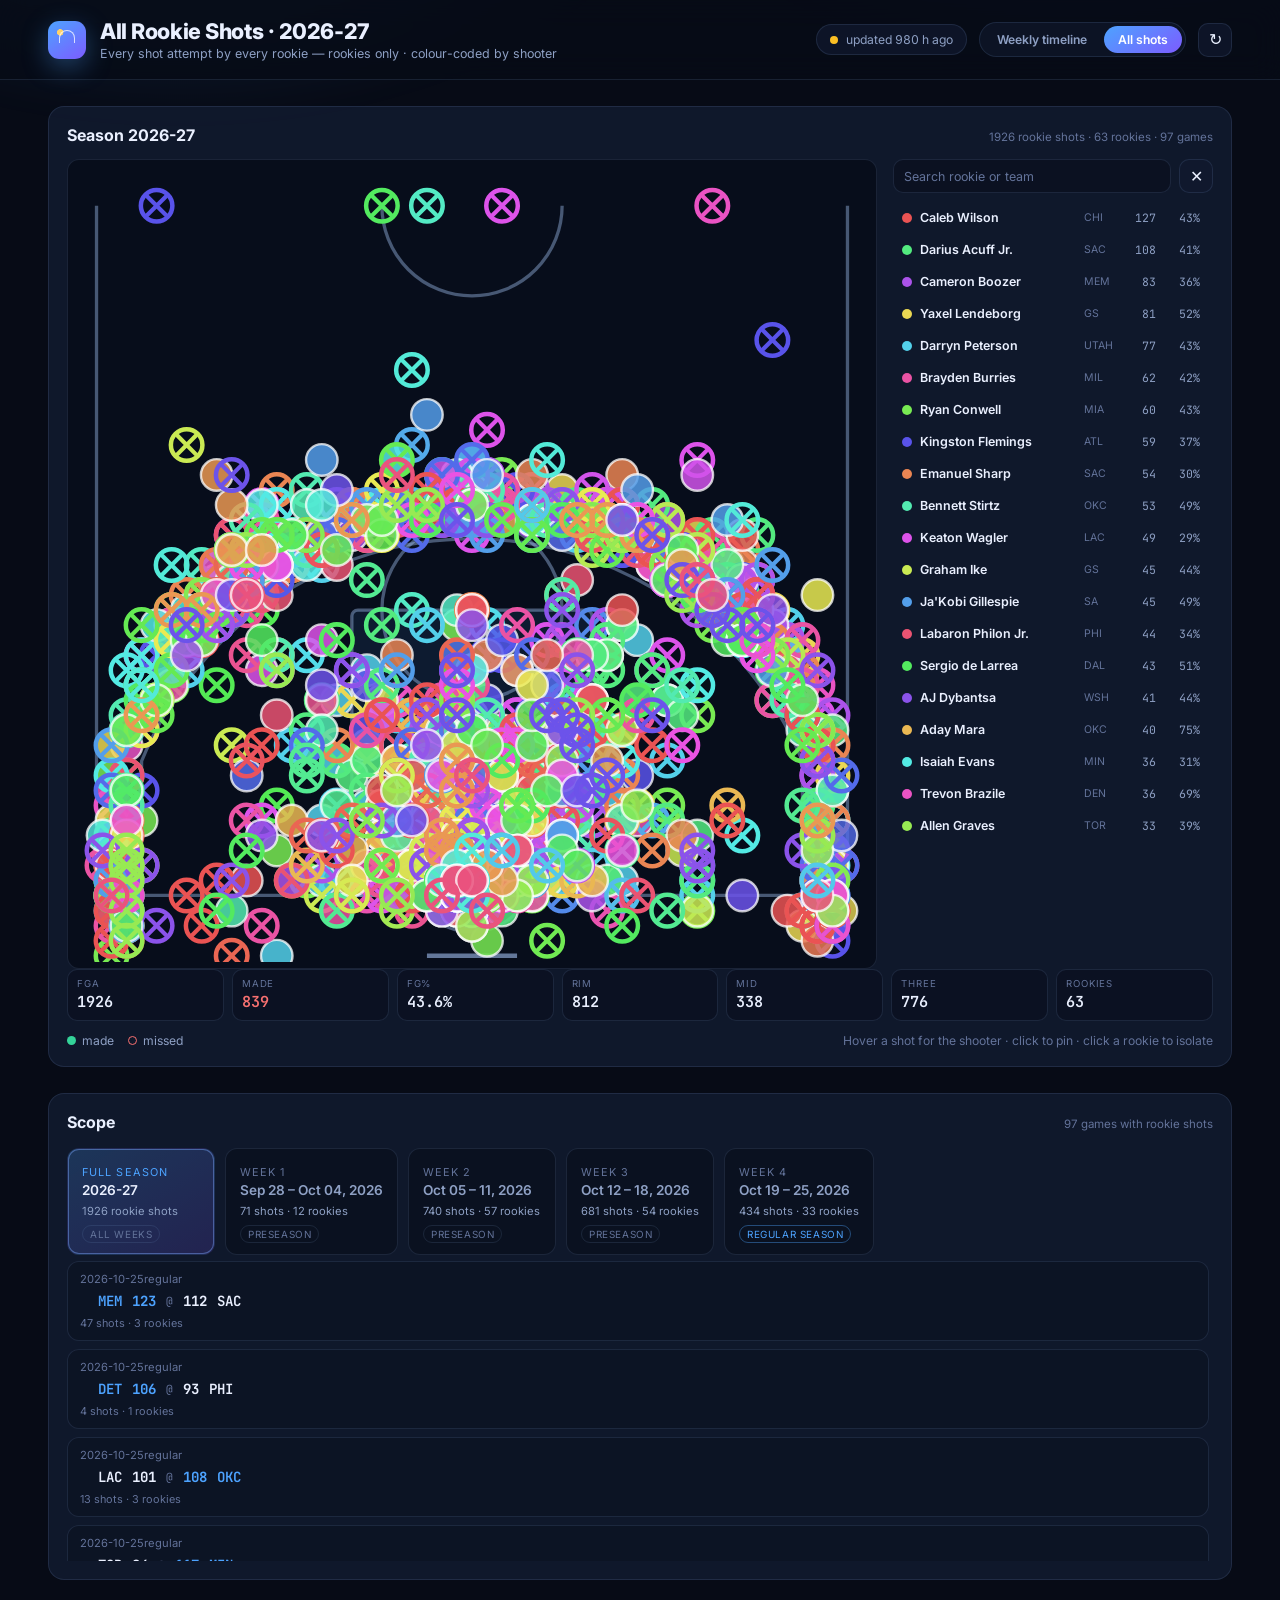
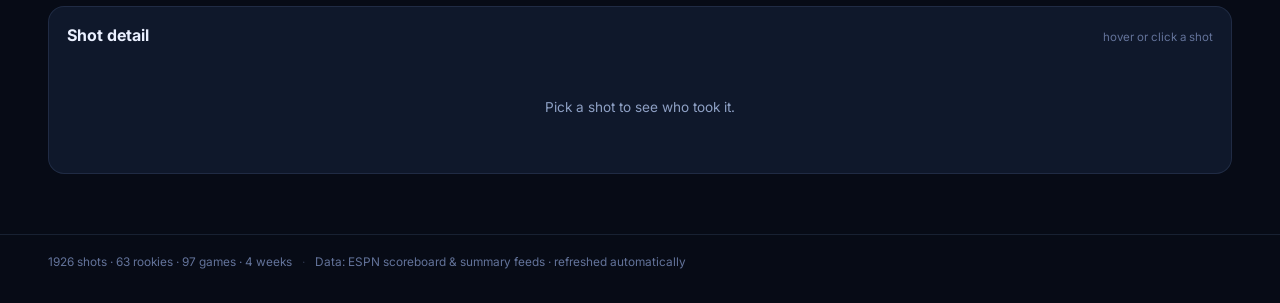
==== site/shots.html @ c54325c5 "feat: add weekly rookie shot timeline and all-rookie shot map" ====
<!DOCTYPE html>
<html lang="en">
<head>
  <meta charset="utf-8" />
  <meta name="viewport" content="width=device-width, initial-scale=1" />
  <title>All Rookie Shots — NBA 2026-27</title>
  <meta name="description" content="Every shot every rookie has taken this season, plotted on a half court and colour-coded by shooter." />
  <link rel="preconnect" href="https://fonts.googleapis.com" />
  <link rel="preconnect" href="https://fonts.gstatic.com" crossorigin />
  <link href="https://fonts.googleapis.com/css2?family=Inter:wght@400;500;600;700;800&family=JetBrains+Mono:wght@400;600&display=swap" rel="stylesheet" />
  <link rel="stylesheet" href="styles.css" />
</head>
<body>
  <div class="page-glow" aria-hidden="true"></div>

  <header class="topbar">
    <div class="brand">
      <span class="brand-mark" aria-hidden="true"></span>
      <div>
        <h1 id="season-title">All Rookie Shots</h1>
        <p class="brand-sub">
          Every shot attempt by every rookie &mdash;
          <span id="scope-note">colour-coded by shooter</span>
        </p>
      </div>
    </div>

    <div class="topbar-right">
      <div class="status" id="status-pill">
        <span class="status-dot" aria-hidden="true"></span>
        <span id="status-text">loading&hellip;</span>
      </div>
      <nav class="site-nav" aria-label="Site sections">
        <a class="chip-btn" href="index.html">Weekly timeline</a>
        <a class="chip-btn is-active" href="shots.html">All shots</a>
      </nav>
      <button type="button" class="icon-btn" id="refresh-btn" title="Refresh now" aria-label="Refresh now">&#8635;</button>
    </div>
  </header>

  <main class="shotmap">
    <section class="panel chart-panel">
      <div class="panel-head">
        <h3 id="scope-title">Season</h3>
        <span class="panel-note" id="scope-meta">&mdash;</span>
      </div>

      <div class="shotmap-body">
        <div class="court-wrap" id="court-wrap">
          <div class="chart-empty">Loading shot data&hellip;</div>
        </div>

        <aside class="players" aria-label="Rookies">
          <div class="players-head">
            <input
              id="player-search"
              class="player-search"
              type="search"
              placeholder="Search rookie or team"
              autocomplete="off"
              aria-label="Search rookies"
            />
            <button type="button" class="icon-btn" id="clear-player" title="Clear selection" aria-label="Clear selection">&#10005;</button>
          </div>
          <div class="players-list" id="players-list"></div>
        </aside>
      </div>

      <div class="stat-strip" id="scope-stats"></div>

      <div class="chart-legend">
        <span><i class="dot made"></i>made</span>
        <span><i class="dot missed"></i>missed</span>
        <span class="chart-legend-hint">Hover a shot for the shooter &middot; click to pin &middot; click a rookie to isolate</span>
      </div>
    </section>

    <section class="panel">
      <div class="panel-head">
        <h3>Scope</h3>
        <span class="panel-note" id="week-note">&mdash;</span>
      </div>
      <div class="week-rail" id="week-rail" role="tablist" aria-label="Weeks"></div>
      <div class="games-list" id="games-list"></div>
    </section>

    <section class="panel">
      <div class="panel-head">
        <h3>Shot detail</h3>
        <span class="panel-note" id="detail-note">hover or click a shot</span>
      </div>
      <div class="detail-body" id="detail-body">
        <div class="empty-state">Pick a shot to see who took it.</div>
      </div>
    </section>
  </main>

  <footer class="footer">
    <span id="footer-stats">&mdash;</span>
    <span class="footer-sep">&middot;</span>
    <span>Data: ESPN scoreboard &amp; summary feeds &middot; refreshed automatically</span>
  </footer>

  <div class="tooltip" id="tooltip" role="tooltip" aria-hidden="true"></div>
  <div class="toast" id="toast" role="status" aria-live="polite"></div>

  <script src="data/shots.js"></script>
  <script src="court.js"></script>
  <script src="shots.js"></script>
</body>
</html>
---- site/styles.css ----
:root {
  --bg: #070b16;
  --bg-soft: #0d1426;
  --panel: rgba(18, 27, 48, 0.82);
  --panel-solid: #121b30;
  --line: rgba(120, 150, 200, 0.16);
  --line-strong: rgba(120, 150, 200, 0.32);
  --text: #eaf0ff;
  --muted: #8ea0c4;
  --muted-dim: #63739a;
  --accent: #4da3ff;
  --accent-2: #7c5cff;
  --made: #34d399;
  --missed: #f87171;
  --gold: #fbbf24;
  --radius: 16px;
  --mono: "JetBrains Mono", ui-monospace, SFMono-Regular, Menlo, monospace;
}

* { box-sizing: border-box; }

html, body {
  margin: 0;
  padding: 0;
  background: var(--bg);
  color: var(--text);
  font-family: Inter, system-ui, -apple-system, "Segoe UI", Roboto, sans-serif;
  -webkit-font-smoothing: antialiased;
}

body {
  min-height: 100vh;
  position: relative;
  overflow-x: hidden;
}

.page-glow {
  position: fixed;
  inset: -30% -10% auto -10%;
  height: 70vh;
  background:
    radial-gradient(45% 60% at 20% 20%, rgba(77, 163, 255, 0.22), transparent 70%),
    radial-gradient(40% 55% at 78% 12%, rgba(124, 92, 255, 0.20), transparent 72%);
  filter: blur(12px);
  pointer-events: none;
  z-index: 0;
}

/* ── Top bar ─────────────────────────────────────────────── */

.topbar {
  position: sticky;
  top: 0;
  z-index: 30;
  display: flex;
  align-items: center;
  justify-content: space-between;
  gap: 24px;
  padding: 18px clamp(16px, 4vw, 48px);
  background: rgba(7, 11, 22, 0.82);
  backdrop-filter: blur(14px);
  border-bottom: 1px solid var(--line);
}

.brand { display: flex; align-items: center; gap: 14px; min-width: 0; }

.brand-mark {
  width: 38px;
  height: 38px;
  border-radius: 11px;
  flex: none;
  background:
    radial-gradient(circle at 32% 30%, #ffd166 0 3px, transparent 3.5px),
    linear-gradient(145deg, var(--accent) 0%, var(--accent-2) 100%);
  box-shadow: 0 8px 26px rgba(77, 163, 255, 0.35);
  position: relative;
}

.brand-mark::after {
  content: "";
  position: absolute;
  inset: 9px 11px auto 11px;
  height: 12px;
  border: 1.5px solid rgba(255, 255, 255, 0.75);
  border-bottom: none;
  border-radius: 12px 12px 0 0;
}

.brand h1 {
  margin: 0;
  font-size: clamp(1.05rem, 2.2vw, 1.35rem);
  font-weight: 800;
  letter-spacing: -0.02em;
}

.brand-sub {
  margin: 2px 0 0;
  font-size: 0.78rem;
  color: var(--muted);
}

.topbar-right { display: flex; align-items: center; gap: 12px; flex-wrap: wrap; justify-content: flex-end; }

.status {
  display: inline-flex;
  align-items: center;
  gap: 8px;
  padding: 7px 13px;
  border-radius: 999px;
  border: 1px solid var(--line);
  background: rgba(18, 27, 48, 0.7);
  font-size: 0.76rem;
  color: var(--muted);
  font-variant-numeric: tabular-nums;
  white-space: nowrap;
}

.status-dot {
  width: 8px;
  height: 8px;
  border-radius: 50%;
  background: var(--made);
  box-shadow: 0 0 0 0 rgba(52, 211, 153, 0.6);
  animation: pulse 2.4s infinite;
}

.status.is-stale .status-dot { background: var(--gold); }
.status.is-error .status-dot { background: var(--missed); }

@keyframes pulse {
  0% { box-shadow: 0 0 0 0 rgba(52, 211, 153, 0.55); }
  70% { box-shadow: 0 0 0 9px rgba(52, 211, 153, 0); }
  100% { box-shadow: 0 0 0 0 rgba(52, 211, 153, 0); }
}

.filters { display: inline-flex; padding: 3px; gap: 3px; border-radius: 999px; border: 1px solid var(--line); background: rgba(18, 27, 48, 0.6); }

.chip-btn {
  appearance: none;
  border: none;
  background: transparent;
  color: var(--muted);
  font: inherit;
  font-size: 0.76rem;
  font-weight: 600;
  padding: 6px 14px;
  border-radius: 999px;
  cursor: pointer;
  transition: color 0.15s ease, background 0.15s ease;
}

.chip-btn:hover { color: var(--text); }
.chip-btn.is-active { background: linear-gradient(145deg, var(--accent), var(--accent-2)); color: #fff; }

.icon-btn {
  appearance: none;
  width: 34px;
  height: 34px;
  display: inline-flex;
  align-items: center;
  justify-content: center;
  border-radius: 10px;
  border: 1px solid var(--line);
  background: rgba(18, 27, 48, 0.7);
  color: var(--text);
  font-size: 1rem;
  cursor: pointer;
  transition: border-color 0.15s ease, transform 0.12s ease, background 0.15s ease;
}

.icon-btn:hover { border-color: var(--line-strong); background: rgba(30, 43, 74, 0.9); }
.icon-btn:active { transform: scale(0.94); }
.icon-btn.play { background: linear-gradient(145deg, var(--accent), var(--accent-2)); border-color: transparent; }

/* ── Layout ─────────────────────────────────────────────── */

main {
  position: relative;
  z-index: 1;
  max-width: 1500px;
  margin: 0 auto;
  padding: 26px clamp(16px, 4vw, 48px) 60px;
  display: flex;
  flex-direction: column;
  gap: 26px;
}

/* ── Timeline ───────────────────────────────────────────── */

.timeline {
  background: var(--panel);
  border: 1px solid var(--line);
  border-radius: var(--radius);
  padding: 18px 20px 14px;
  backdrop-filter: blur(8px);
}

.timeline-head { display: flex; align-items: center; gap: 18px; flex-wrap: wrap; }

.timeline-nav { display: flex; gap: 8px; }

.timeline-title { flex: 1; min-width: 220px; }
.timeline-title h2 { margin: 0; font-size: 1.15rem; font-weight: 700; letter-spacing: -0.01em; }
.timeline-title p { margin: 3px 0 0; font-size: 0.8rem; color: var(--muted); }

.timeline-legend { display: flex; gap: 14px; font-size: 0.76rem; color: var(--muted); }
.timeline-legend span { display: inline-flex; align-items: center; gap: 6px; }

.dot { width: 9px; height: 9px; border-radius: 50%; display: inline-block; }
.dot.made { background: var(--made); }
.dot.missed { background: transparent; border: 1.5px solid var(--missed); }

.week-rail {
  display: flex;
  gap: 10px;
  margin-top: 16px;
  padding-bottom: 6px;
  overflow-x: auto;
  scrollbar-width: thin;
}

.week-chip {
  flex: none;
  min-width: 148px;
  text-align: left;
  padding: 11px 14px;
  border-radius: 12px;
  border: 1px solid var(--line);
  background: rgba(10, 16, 30, 0.75);
  color: var(--muted);
  font: inherit;
  cursor: pointer;
  transition: transform 0.14s ease, border-color 0.14s ease, background 0.14s ease;
}

.week-chip:hover { transform: translateY(-2px); border-color: var(--line-strong); }
.week-chip.is-active {
  border-color: transparent;
  background: linear-gradient(150deg, rgba(77, 163, 255, 0.22), rgba(124, 92, 255, 0.18));
  color: var(--text);
  box-shadow: inset 0 0 0 1px rgba(124, 168, 255, 0.45);
}

.week-chip .wk { font-size: 0.68rem; letter-spacing: 0.1em; text-transform: uppercase; color: var(--muted-dim); }
.week-chip.is-active .wk { color: var(--accent); }
.week-chip .wk-dates { display: block; font-size: 0.85rem; font-weight: 600; margin-top: 2px; }
.week-chip .wk-names { display: block; font-size: 0.7rem; margin-top: 6px; color: var(--muted); white-space: nowrap; overflow: hidden; text-overflow: ellipsis; }
.week-chip .wk-phase { display: inline-block; margin-top: 7px; font-size: 0.62rem; letter-spacing: 0.06em; text-transform: uppercase; padding: 2px 7px; border-radius: 999px; border: 1px solid var(--line); color: var(--muted-dim); }
.week-chip .wk-phase.is-regular { color: var(--accent); border-color: rgba(77, 163, 255, 0.4); }
.week-chip .wk-phase.is-playoffs { color: var(--gold); border-color: rgba(251, 191, 36, 0.4); }

/* ── Featured players ───────────────────────────────────── */

.featured { display: grid; grid-template-columns: repeat(auto-fit, minmax(320px, 1fr)); gap: 18px; }

.card {
  background: var(--panel);
  border: 1px solid var(--line);
  border-radius: var(--radius);
  padding: 18px;
  display: flex;
  flex-direction: column;
  gap: 14px;
  position: relative;
  overflow: hidden;
}

.card::before {
  content: "";
  position: absolute;
  inset: 0 0 auto 0;
  height: 3px;
  background: linear-gradient(90deg, var(--accent), var(--accent-2));
  opacity: 0.85;
}

.card-head { display: flex; align-items: flex-start; justify-content: space-between; gap: 12px; }

.rank-badge {
  display: inline-flex;
  align-items: center;
  gap: 6px;
  font-family: var(--mono);
  font-size: 0.7rem;
  font-weight: 600;
  letter-spacing: 0.08em;
  color: var(--gold);
  border: 1px solid rgba(251, 191, 36, 0.35);
  background: rgba(251, 191, 36, 0.1);
  border-radius: 999px;
  padding: 3px 9px;
}

.player-name { margin: 8px 0 2px; font-size: 1.15rem; font-weight: 700; letter-spacing: -0.015em; }
.player-team { font-size: 0.78rem; color: var(--muted); }
.player-team .tag { color: var(--accent); font-weight: 600; }

.stat-strip { display: grid; grid-template-columns: repeat(4, 1fr); gap: 8px; }

.stat {
  background: rgba(10, 16, 30, 0.6);
  border: 1px solid var(--line);
  border-radius: 10px;
  padding: 8px 9px;
}

.stat .label { display: block; font-size: 0.6rem; letter-spacing: 0.09em; text-transform: uppercase; color: var(--muted-dim); }
.stat .value { display: block; font-family: var(--mono); font-size: 0.95rem; font-weight: 600; margin-top: 2px; }
.stat .value.pos { color: var(--made); }
.stat .value.neg { color: var(--missed); }

.zone-bar { display: flex; flex-direction: column; gap: 6px; }

.zone {
  display: grid;
  grid-template-columns: 62px 1fr 62px;
  align-items: center;
  gap: 9px;
  font-size: 0.72rem;
  color: var(--muted);
}

.zone-track { height: 6px; border-radius: 999px; background: rgba(120, 150, 200, 0.14); overflow: hidden; }
.zone-fill { height: 100%; border-radius: 999px; background: linear-gradient(90deg, var(--accent), var(--accent-2)); }
.zone .zone-val { text-align: right; font-family: var(--mono); font-size: 0.7rem; }

/* ── Court + shot chart ─────────────────────────────────── */

.court-wrap { position: relative; background: rgba(6, 10, 20, 0.65); border: 1px solid var(--line); border-radius: 12px; padding: 6px; }

.court { display: block; width: 100%; height: auto; }

.court-lines { fill: none; stroke: rgba(160, 190, 240, 0.42); stroke-width: 0.22; }
.court-paint { fill: rgba(77, 163, 255, 0.09); stroke: rgba(160, 190, 240, 0.42); stroke-width: 0.22; }
.court-board { stroke: rgba(160, 190, 240, 0.6); stroke-width: 0.3; fill: none; }
.court-rim { fill: none; stroke: #ff7b54; stroke-width: 0.28; }

.shot-made { fill: var(--made); fill-opacity: 0.85; stroke: rgba(255, 255, 255, 0.75); stroke-width: 0.16; }
.shot-missed { fill: none; stroke: var(--missed); stroke-width: 0.3; }
.shot-cross { stroke: var(--missed); stroke-width: 0.28; stroke-linecap: round; }
.shot { cursor: crosshair; }
.shot:hover .shot-made, .shot:hover .shot-missed { stroke: #fff; stroke-width: 0.4; }

.shot-far .shot-made { fill: var(--gold); fill-opacity: 0.8; }
.shot-far .shot-missed { stroke: var(--gold); }
.shot-far .shot-cross { stroke: var(--gold); }

.chart-empty {
  display: flex;
  align-items: center;
  justify-content: center;
  min-height: 220px;
  color: var(--muted-dim);
  font-size: 0.8rem;
  text-align: center;
  padding: 20px;
}

.card-foot { display: flex; justify-content: space-between; align-items: center; font-size: 0.72rem; color: var(--muted-dim); }

/* ── Panels ─────────────────────────────────────────────── */

.lower-grid { display: grid; grid-template-columns: minmax(0, 1.15fr) minmax(0, 1fr); gap: 18px; }

.panel {
  background: var(--panel);
  border: 1px solid var(--line);
  border-radius: var(--radius);
  padding: 18px;
  min-width: 0;
}

.panel-head { display: flex; align-items: baseline; justify-content: space-between; gap: 12px; margin-bottom: 14px; }
.panel-head h3 { margin: 0; font-size: 1rem; font-weight: 700; }
.panel-note { font-size: 0.72rem; color: var(--muted-dim); }

.table-wrap { overflow-x: auto; }

.leaderboard { width: 100%; border-collapse: collapse; font-size: 0.8rem; }
.leaderboard th { text-align: left; font-size: 0.62rem; letter-spacing: 0.09em; text-transform: uppercase; color: var(--muted-dim); font-weight: 600; padding: 0 8px 8px; border-bottom: 1px solid var(--line); white-space: nowrap; }
.leaderboard td { padding: 8px; border-bottom: 1px solid rgba(120, 150, 200, 0.08); color: var(--text); }
.leaderboard td.num, .leaderboard th.num { text-align: right; font-family: var(--mono); font-variant-numeric: tabular-nums; }
.leaderboard tr.is-featured td:first-child { color: var(--gold); }
.leaderboard .player-cell { font-weight: 600; }
.leaderboard .team-cell { color: var(--muted); }
.leaderboard .pm-pos { color: var(--made); }
.leaderboard .pm-neg { color: var(--missed); }

.games-list { display: flex; flex-direction: column; gap: 8px; max-height: 460px; overflow-y: auto; padding-right: 4px; }

.game {
  border: 1px solid var(--line);
  border-radius: 12px;
  padding: 10px 12px;
  background: rgba(10, 16, 30, 0.5);
  display: flex;
  flex-direction: column;
  gap: 6px;
}

.game-top { display: flex; align-items: center; justify-content: space-between; font-size: 0.7rem; color: var(--muted-dim); }

.game-teams { display: flex; align-items: center; gap: 10px; font-family: var(--mono); font-size: 0.88rem; }
.game-teams .abbr { color: var(--text); font-weight: 600; min-width: 42px; }
.game-teams .abbr.away { text-align: right; }
.game-teams .score { font-weight: 700; }
.game-teams .winner { color: var(--accent); }
.game-teams .vs { color: var(--muted-dim); font-size: 0.7rem; }

.game-lines { display: flex; flex-wrap: wrap; gap: 6px; }

.game-line {
  font-size: 0.68rem;
  border: 1px solid var(--line);
  border-radius: 999px;
  padding: 2px 8px;
  color: var(--muted);
  background: rgba(18, 27, 48, 0.6);
}

.game-line b { color: var(--text); font-family: var(--mono); font-weight: 600; }
.game-line .pm-pos { color: var(--made); }
.game-line .pm-neg { color: var(--missed); }

.footer {
  position: relative;
  z-index: 1;
  max-width: 1500px;
  margin: 0 auto;
  padding: 20px clamp(16px, 4vw, 48px) 34px;
  border-top: 1px solid var(--line);
  color: var(--muted-dim);
  font-size: 0.74rem;
  display: flex;
  gap: 10px;
  flex-wrap: wrap;
}

.footer-sep { opacity: 0.4; }

/* ── Overlays ───────────────────────────────────────────── */

.tooltip {
  position: fixed;
  z-index: 60;
  pointer-events: none;
  opacity: 0;
  transform: translate(-50%, -120%);
  transition: opacity 0.12s ease;
  background: rgba(8, 13, 25, 0.96);
  border: 1px solid var(--line-strong);
  border-radius: 10px;
  padding: 8px 11px;
  font-size: 0.72rem;
  color: var(--text);
  box-shadow: 0 14px 34px rgba(0, 0, 0, 0.5);
  max-width: 240px;
}

.tooltip.is-visible { opacity: 1; }
.tooltip .tt-title { font-weight: 700; margin-bottom: 3px; }
.tooltip .tt-meta { color: var(--muted); }
.tooltip .tt-made { color: var(--made); }
.tooltip .tt-missed { color: var(--missed); }

.toast {
  position: fixed;
  right: 22px;
  bottom: 22px;
  z-index: 70;
  transform: translateY(24px);
  opacity: 0;
  pointer-events: none;
  background: rgba(12, 20, 38, 0.96);
  border: 1px solid rgba(77, 163, 255, 0.4);
  border-radius: 12px;
  padding: 11px 16px;
  font-size: 0.8rem;
  box-shadow: 0 18px 40px rgba(0, 0, 0, 0.45);
  transition: opacity 0.25s ease, transform 0.25s ease;
}

.toast.is-visible { opacity: 1; transform: translateY(0); }

.empty-state { padding: 40px 10px; text-align: center; color: var(--muted); font-size: 0.85rem; }

/* ── Site nav ───────────────────────────────────────────── */

.site-nav {
  display: inline-flex;
  padding: 3px;
  gap: 3px;
  border-radius: 999px;
  border: 1px solid var(--line);
  background: rgba(18, 27, 48, 0.6);
}

.site-nav .chip-btn { display: inline-flex; align-items: center; text-decoration: none; }

/* ── Shot map (all rookie shots) ────────────────────────── */

.chart-legend {
  display: flex;
  align-items: center;
  gap: 14px;
  margin-top: 12px;
  font-size: 0.76rem;
  color: var(--muted);
  flex-wrap: wrap;
}

.chart-legend span { display: inline-flex; align-items: center; gap: 6px; }
.chart-legend-hint { color: var(--muted-dim); margin-left: auto; }

.shotmap-body {
  display: grid;
  grid-template-columns: minmax(0, 1fr) 320px;
  gap: 16px;
  align-items: start;
}

#court-wrap {
  position: relative;
  background: rgba(6, 10, 20, 0.65);
  border: 1px solid var(--line);
  border-radius: 12px;
  padding: 6px;
}

.shotmap-court { display: block; width: 100%; height: auto; }

.shotmap .stat-strip { grid-template-columns: repeat(7, 1fr); }

.shotmap .player-shots .shot-made { fill: var(--c, var(--made)); }
.shotmap .player-shots .shot-missed { stroke: var(--c, var(--missed)); }
.shotmap .player-shots .shot-cross { stroke: var(--c, var(--missed)); }
.shotmap .player-shots { transition: opacity 0.15s ease; }
.shotmap .player-shots.is-dimmed { opacity: 0.12; }
.shotmap .player-shots.is-active .shot-made { stroke: #fff; stroke-width: 0.32; }
.shotmap .player-shots.is-active .shot-missed { stroke-width: 0.46; }

.players { display: flex; flex-direction: column; gap: 10px; min-width: 0; }

.players-head { display: flex; gap: 8px; }

.player-search {
  flex: 1;
  min-width: 0;
  background: rgba(10, 16, 30, 0.7);
  border: 1px solid var(--line);
  border-radius: 10px;
  padding: 7px 10px;
  color: var(--text);
  font: inherit;
  font-size: 0.78rem;
}

.player-search::placeholder { color: var(--muted-dim); }
.player-search:focus { outline: none; border-color: rgba(77, 163, 255, 0.55); }

.players-list {
  display: flex;
  flex-direction: column;
  gap: 3px;
  max-height: 640px;
  overflow-y: auto;
  padding-right: 4px;
}

.player-row {
  display: flex;
  align-items: center;
  gap: 8px;
  width: 100%;
  text-align: left;
  background: transparent;
  border: 1px solid transparent;
  border-radius: 10px;
  padding: 6px 8px;
  color: var(--muted);
  font: inherit;
  font-size: 0.78rem;
  cursor: pointer;
  transition: background 0.14s ease, border-color 0.14s ease;
}

.player-row:hover { background: rgba(30, 43, 74, 0.55); color: var(--text); }
.player-row.is-selected { border-color: rgba(124, 168, 255, 0.5); background: rgba(77, 163, 255, 0.14); color: var(--text); }

.swatch { width: 10px; height: 10px; border-radius: 50%; flex: none; }
.swatch.big { width: 16px; height: 16px; }

.pr-name { flex: 1; min-width: 0; overflow: hidden; text-overflow: ellipsis; white-space: nowrap; font-weight: 600; color: var(--text); }
.pr-team { width: 34px; font-size: 0.66rem; color: var(--muted-dim); }
.pr-shots { width: 30px; text-align: right; font-family: var(--mono); font-size: 0.72rem; }
.pr-pct { width: 36px; text-align: right; font-family: var(--mono); font-size: 0.72rem; color: var(--muted); }

.shotmap .games-list { max-height: 300px; }

.game-btn {
  appearance: none;
  width: 100%;
  text-align: left;
  font: inherit;
  color: inherit;
  cursor: pointer;
  background: rgba(10, 16, 30, 0.5);
  border: 1px solid var(--line);
  border-radius: 12px;
  padding: 10px 12px;
  display: flex;
  flex-direction: column;
  gap: 6px;
  transition: border-color 0.14s ease, background 0.14s ease;
}

.game-btn:hover { border-color: var(--line-strong); }
.game-btn.is-active { border-color: rgba(124, 168, 255, 0.55); background: rgba(77, 163, 255, 0.12); }
.game-btn .game-top, .game-btn .game-teams { display: flex; align-items: center; }
.game-btn .game-top { justify-content: space-between; font-size: 0.7rem; color: var(--muted-dim); }
.game-btn .game-teams { gap: 10px; font-family: var(--mono); font-size: 0.88rem; }
.game-btn .game-teams .abbr { color: var(--text); font-weight: 600; min-width: 42px; }
.game-btn .game-teams .abbr.away { text-align: right; }
.game-btn .game-teams .score { font-weight: 700; }
.game-btn .game-teams .winner { color: var(--accent); }
.game-btn .game-teams .vs { color: var(--muted-dim); font-size: 0.7rem; }
.game-shotcount { font-size: 0.68rem; color: var(--muted-dim); }

.detail-card { display: flex; flex-direction: column; gap: 12px; }
.detail-head { display: flex; align-items: center; gap: 12px; }
.detail-head .player-name { margin: 0; }
.detail-result {
  margin-left: auto;
  font-family: var(--mono);
  font-size: 0.72rem;
  padding: 3px 9px;
  border-radius: 999px;
  white-space: nowrap;
}
.detail-result.is-made { color: var(--made); border: 1px solid rgba(52, 211, 153, 0.4); background: rgba(52, 211, 153, 0.12); }
.detail-result.is-missed { color: var(--missed); border: 1px solid rgba(248, 113, 113, 0.4); background: rgba(248, 113, 113, 0.12); }
.detail-desc { margin: 0; font-size: 0.82rem; color: var(--muted); }

@media (max-width: 980px) {
  .lower-grid { grid-template-columns: 1fr; }
  .shotmap-body { grid-template-columns: 1fr; }
  .players-list { max-height: 300px; }
}

@media (max-width: 620px) {
  .topbar { flex-direction: column; align-items: flex-start; gap: 12px; }
  .topbar-right { width: 100%; justify-content: space-between; }
  .stat-strip { grid-template-columns: repeat(2, 1fr); }
  .shotmap .stat-strip { grid-template-columns: repeat(3, 1fr); }
}
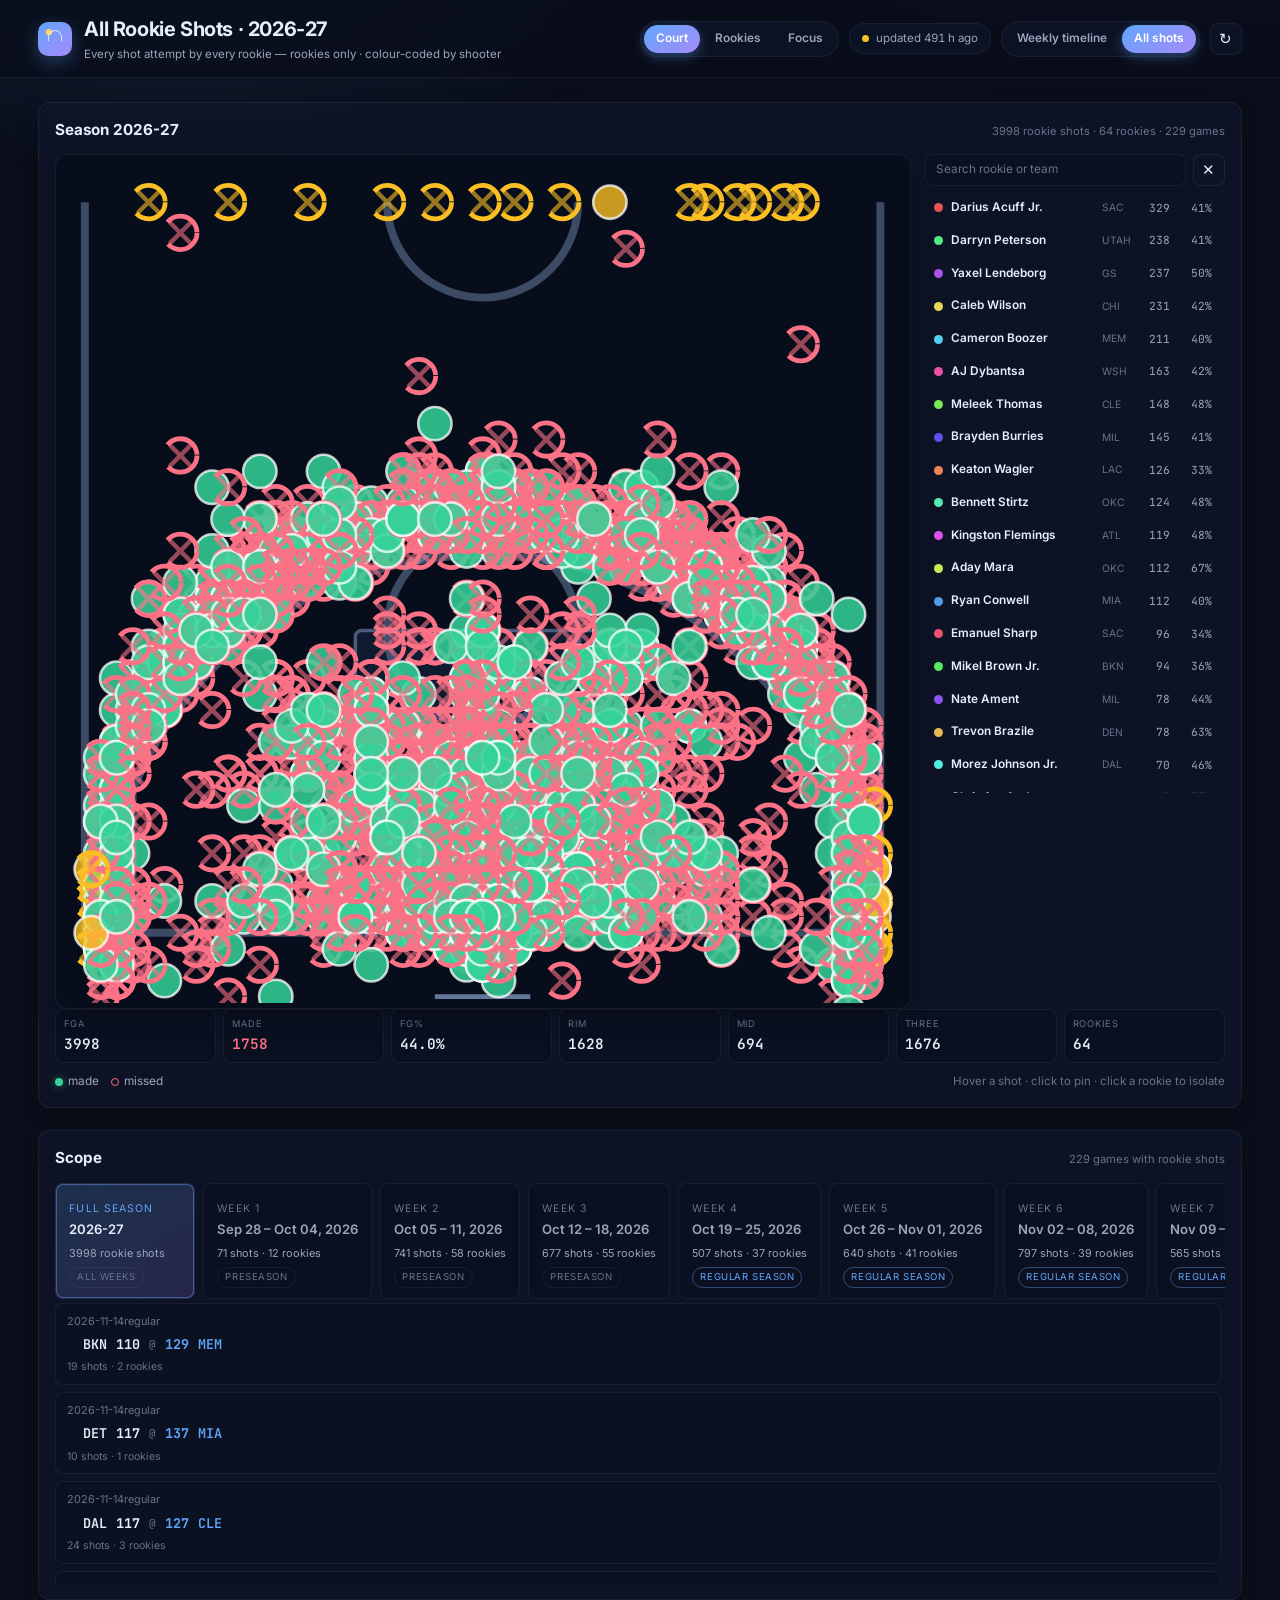
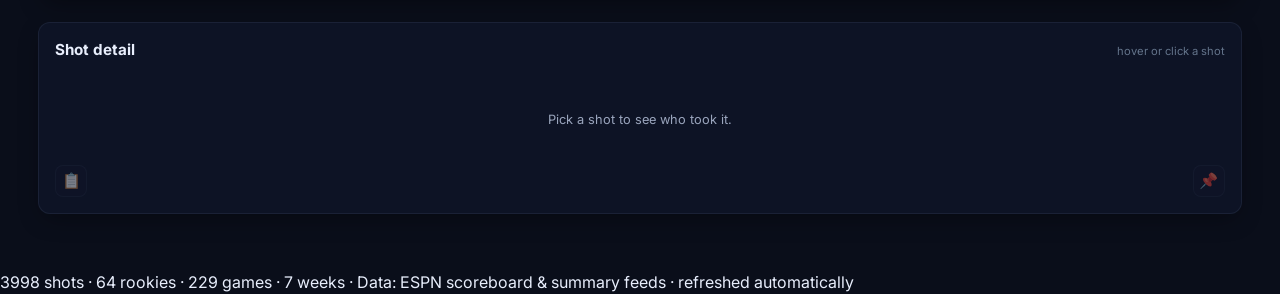
==== commit 7dd95ca0: "Polish rookie dashboard UI Co-authored-by: Copilot <223556219+Copilot@users.noreply.github.com>" ====
--- a/site/shots.html
+++ b/site/shots.html
@@ -26,6 +26,11 @@
     </div>
 
     <div class="topbar-right">
+      <div class="filters" role="group" aria-label="Filter view">
+        <button type="button" class="chip-btn is-active" data-view="court" aria-pressed="true" title="Court view">Court</button>
+        <button type="button" class="chip-btn" data-view="players" aria-pressed="false" title="Rookie list">Rookies</button>
+        <button type="button" class="chip-btn" data-view="focus" aria-pressed="false" title="Focus mode">Focus</button>
+      </div>
       <div class="status" id="status-pill">
         <span class="status-dot" aria-hidden="true"></span>
         <span id="status-text">loading&hellip;</span>
@@ -71,7 +76,7 @@
       <div class="chart-legend">
         <span><i class="dot made"></i>made</span>
         <span><i class="dot missed"></i>missed</span>
-        <span class="chart-legend-hint">Hover a shot for the shooter &middot; click to pin &middot; click a rookie to isolate</span>
+        <span class="chart-legend-hint">Hover a shot &middot; click to pin &middot; click a rookie to isolate</span>
       </div>
     </section>
 
@@ -92,6 +97,10 @@
       <div class="detail-body" id="detail-body">
         <div class="empty-state">Pick a shot to see who took it.</div>
       </div>
+      <div class="card-foot">
+        <button type="button" class="icon-btn" id="copy-shot-btn" title="Copy shot details" aria-label="Copy shot details" disabled>&#128203;</button>
+        <button type="button" class="icon-btn" id="pin-shot-btn" title="Pin this shot" aria-label="Pin this shot" aria-pressed="false" disabled>&#128204;</button>
+      </div>
     </section>
   </main>
 
--- a/site/styles.css
+++ b/site/styles.css
@@ -1,20 +1,25 @@
 :root {
-  --bg: #070b16;
-  --bg-soft: #0d1426;
-  --panel: rgba(18, 27, 48, 0.82);
-  --panel-solid: #121b30;
-  --line: rgba(120, 150, 200, 0.16);
-  --line-strong: rgba(120, 150, 200, 0.32);
-  --text: #eaf0ff;
-  --muted: #8ea0c4;
-  --muted-dim: #63739a;
-  --accent: #4da3ff;
-  --accent-2: #7c5cff;
+  --bg: #0a0e1a;
+  --bg-soft: #11192d;
+  --panel: rgba(16, 23, 42, 0.72);
+  --panel-solid: #141d33;
+  --line: rgba(140, 160, 200, 0.10);
+  --line-strong: rgba(140, 160, 200, 0.20);
+  --text: #e8eefc;
+  --muted: #9aa5bd;
+  --muted-dim: #64748b;
+  --accent: #60a5fa;
+  --accent-2: #a78bfa;
   --made: #34d399;
-  --missed: #f87171;
+  --missed: #fb7185;
   --gold: #fbbf24;
-  --radius: 16px;
+  --radius: 12px;
+  --radius-sm: 8px;
+  --radius-pill: 999px;
   --mono: "JetBrains Mono", ui-monospace, SFMono-Regular, Menlo, monospace;
+  --shadow: 0 20px 40px -10px rgba(0, 0, 0, 0.5);
+  --shadow-sm: 0 8px 24px -6px rgba(0, 0, 0, 0.4);
+  --transition: 0.22s cubic-bezier(0.4, 0, 0.2, 1);
 }
 
 * { box-sizing: border-box; }
@@ -26,6 +31,7 @@
   color: var(--text);
   font-family: Inter, system-ui, -apple-system, "Segoe UI", Roboto, sans-serif;
   -webkit-font-smoothing: antialiased;
+  line-height: 1.5;
 }
 
 body {
@@ -36,12 +42,12 @@
 
 .page-glow {
   position: fixed;
-  inset: -30% -10% auto -10%;
-  height: 70vh;
+  inset: -25% -10% auto -10%;
+  height: 60vh;
   background:
-    radial-gradient(45% 60% at 20% 20%, rgba(77, 163, 255, 0.22), transparent 70%),
-    radial-gradient(40% 55% at 78% 12%, rgba(124, 92, 255, 0.20), transparent 72%);
-  filter: blur(12px);
+    radial-gradient(50% 70% at 20% 25%, rgba(96, 165, 250, 0.14), transparent 70%),
+    radial-gradient(45% 60% at 80% 15%, rgba(167, 139, 250, 0.12), transparent 72%);
+  filter: blur(16px);
   pointer-events: none;
   z-index: 0;
 }
@@ -55,69 +61,69 @@
   display: flex;
   align-items: center;
   justify-content: space-between;
-  gap: 24px;
-  padding: 18px clamp(16px, 4vw, 48px);
-  background: rgba(7, 11, 22, 0.82);
-  backdrop-filter: blur(14px);
+  gap: 16px;
+  padding: 14px clamp(14px, 3vw, 40px);
+  background: rgba(10, 14, 26, 0.78);
+  backdrop-filter: blur(16px);
   border-bottom: 1px solid var(--line);
 }
 
-.brand { display: flex; align-items: center; gap: 14px; min-width: 0; }
+.brand { display: flex; align-items: center; gap: 12px; min-width: 0; }
 
 .brand-mark {
-  width: 38px;
-  height: 38px;
-  border-radius: 11px;
+  width: 34px;
+  height: 34px;
+  border-radius: 10px;
   flex: none;
   background:
     radial-gradient(circle at 32% 30%, #ffd166 0 3px, transparent 3.5px),
     linear-gradient(145deg, var(--accent) 0%, var(--accent-2) 100%);
-  box-shadow: 0 8px 26px rgba(77, 163, 255, 0.35);
+  box-shadow: 0 6px 18px rgba(96, 165, 250, 0.3);
   position: relative;
 }
 
 .brand-mark::after {
   content: "";
   position: absolute;
-  inset: 9px 11px auto 11px;
-  height: 12px;
-  border: 1.5px solid rgba(255, 255, 255, 0.75);
+  inset: 8px 10px auto 10px;
+  height: 10px;
+  border: 1.5px solid rgba(255, 255, 255, 0.7);
   border-bottom: none;
-  border-radius: 12px 12px 0 0;
+  border-radius: 10px 10px 0 0;
 }
 
 .brand h1 {
   margin: 0;
-  font-size: clamp(1.05rem, 2.2vw, 1.35rem);
-  font-weight: 800;
+  font-size: clamp(1rem, 2vw, 1.25rem);
+  font-weight: 700;
   letter-spacing: -0.02em;
 }
 
 .brand-sub {
   margin: 2px 0 0;
-  font-size: 0.78rem;
+  font-size: 0.72rem;
   color: var(--muted);
 }
 
-.topbar-right { display: flex; align-items: center; gap: 12px; flex-wrap: wrap; justify-content: flex-end; }
+.topbar-right { display: flex; align-items: center; gap: 10px; flex-wrap: wrap; justify-content: flex-end; }
 
 .status {
   display: inline-flex;
   align-items: center;
-  gap: 8px;
-  padding: 7px 13px;
-  border-radius: 999px;
-  border: 1px solid var(--line);
-  background: rgba(18, 27, 48, 0.7);
-  font-size: 0.76rem;
+  gap: 7px;
+  padding: 6px 12px;
+  border-radius: var(--radius-pill);
+  border: 1px solid var(--line);
+  background: rgba(16, 23, 42, 0.6);
+  font-size: 0.72rem;
   color: var(--muted);
   font-variant-numeric: tabular-nums;
   white-space: nowrap;
 }
 
 .status-dot {
-  width: 8px;
-  height: 8px;
+  width: 7px;
+  height: 7px;
   border-radius: 50%;
   background: var(--made);
   box-shadow: 0 0 0 0 rgba(52, 211, 153, 0.6);
@@ -129,11 +135,11 @@
 
 @keyframes pulse {
   0% { box-shadow: 0 0 0 0 rgba(52, 211, 153, 0.55); }
-  70% { box-shadow: 0 0 0 9px rgba(52, 211, 153, 0); }
+  70% { box-shadow: 0 0 0 8px rgba(52, 211, 153, 0); }
   100% { box-shadow: 0 0 0 0 rgba(52, 211, 153, 0); }
 }
 
-.filters { display: inline-flex; padding: 3px; gap: 3px; border-radius: 999px; border: 1px solid var(--line); background: rgba(18, 27, 48, 0.6); }
+.filters { display: inline-flex; padding: 3px; gap: 3px; border-radius: var(--radius-pill); border: 1px solid var(--line); background: rgba(16, 23, 42, 0.6); }
 
 .chip-btn {
   appearance: none;
@@ -141,36 +147,78 @@
   background: transparent;
   color: var(--muted);
   font: inherit;
-  font-size: 0.76rem;
+  font-size: 0.74rem;
+  font-weight: 600;
+  padding: 5px 12px;
+  border-radius: var(--radius-pill);
+  cursor: pointer;
+  transition: color var(--transition), background var(--transition), transform var(--transition);
+}
+
+.chip-btn:hover { color: var(--text); }
+.chip-btn.is-active {
+  background: linear-gradient(145deg, var(--accent), var(--accent-2));
+  color: #fff;
+  box-shadow: 0 4px 12px rgba(96, 165, 250, 0.35);
+}
+
+.icon-btn {
+  appearance: none;
+  width: 32px;
+  height: 32px;
+  display: inline-flex;
+  align-items: center;
+  justify-content: center;
+  border-radius: var(--radius-sm);
+  border: 1px solid var(--line);
+  background: rgba(16, 23, 42, 0.6);
+  color: var(--text);
+  font-size: 0.95rem;
+  cursor: pointer;
+  transition: border-color var(--transition), transform var(--transition), background var(--transition);
+}
+
+.icon-btn:hover { border-color: var(--line-strong); background: rgba(26, 35, 60, 0.9); }
+.icon-btn:active { transform: scale(0.94); }
+.icon-btn.play { background: linear-gradient(145deg, var(--accent), var(--accent-2)); border-color: transparent; }
+.icon-btn:disabled { opacity: 0.45; cursor: not-allowed; }
+
+:focus-visible {
+  outline: 2px solid var(--accent);
+  outline-offset: 3px;
+}
+
+button:focus:not(:focus-visible), a:focus:not(:focus-visible), input:focus:not(:focus-visible) {
+  outline: none;
+}
+
+/* ── Action buttons ──────────────────────────────────────── */
+
+.action-btn {
+  appearance: none;
+  display: inline-flex;
+  align-items: center;
+  gap: 7px;
+  border: 1px solid var(--line);
+  border-radius: var(--radius-pill);
+  background: rgba(16, 23, 42, 0.6);
+  color: var(--muted);
+  font: inherit;
+  font-size: 0.74rem;
   font-weight: 600;
   padding: 6px 14px;
-  border-radius: 999px;
   cursor: pointer;
-  transition: color 0.15s ease, background 0.15s ease;
-}
-
-.chip-btn:hover { color: var(--text); }
-.chip-btn.is-active { background: linear-gradient(145deg, var(--accent), var(--accent-2)); color: #fff; }
-
-.icon-btn {
-  appearance: none;
-  width: 34px;
-  height: 34px;
-  display: inline-flex;
-  align-items: center;
-  justify-content: center;
-  border-radius: 10px;
-  border: 1px solid var(--line);
-  background: rgba(18, 27, 48, 0.7);
-  color: var(--text);
-  font-size: 1rem;
-  cursor: pointer;
-  transition: border-color 0.15s ease, transform 0.12s ease, background 0.15s ease;
-}
-
-.icon-btn:hover { border-color: var(--line-strong); background: rgba(30, 43, 74, 0.9); }
-.icon-btn:active { transform: scale(0.94); }
-.icon-btn.play { background: linear-gradient(145deg, var(--accent), var(--accent-2)); border-color: transparent; }
+  transition: all var(--transition);
+}
+
+.action-btn:hover { border-color: var(--line-strong); color: var(--text); background: rgba(26, 35, 60, 0.8); }
+.action-btn.is-active {
+  background: linear-gradient(145deg, var(--accent), var(--accent-2));
+  border-color: transparent;
+  color: #fff;
+  box-shadow: 0 4px 12px rgba(96, 165, 250, 0.35);
+}
+.action-btn svg, .action-btn i { font-size: 0.85rem; }
 
 /* ── Layout ─────────────────────────────────────────────── */
 
@@ -179,10 +227,10 @@
   z-index: 1;
   max-width: 1500px;
   margin: 0 auto;
-  padding: 26px clamp(16px, 4vw, 48px) 60px;
+  padding: 24px clamp(14px, 3vw, 40px) 56px;
   display: flex;
   flex-direction: column;
-  gap: 26px;
+  gap: 22px;
 }
 
 /* ── Timeline ───────────────────────────────────────────── */
@@ -191,378 +239,234 @@
   background: var(--panel);
   border: 1px solid var(--line);
   border-radius: var(--radius);
-  padding: 18px 20px 14px;
+  padding: 16px 18px 12px;
   backdrop-filter: blur(8px);
-}
-
-.timeline-head { display: flex; align-items: center; gap: 18px; flex-wrap: wrap; }
-
-.timeline-nav { display: flex; gap: 8px; }
-
-.timeline-title { flex: 1; min-width: 220px; }
-.timeline-title h2 { margin: 0; font-size: 1.15rem; font-weight: 700; letter-spacing: -0.01em; }
-.timeline-title p { margin: 3px 0 0; font-size: 0.8rem; color: var(--muted); }
-
-.timeline-legend { display: flex; gap: 14px; font-size: 0.76rem; color: var(--muted); }
-.timeline-legend span { display: inline-flex; align-items: center; gap: 6px; }
-
-.dot { width: 9px; height: 9px; border-radius: 50%; display: inline-block; }
-.dot.made { background: var(--made); }
+  box-shadow: var(--shadow-sm);
+}
+
+.timeline-head { display: flex; align-items: center; gap: 14px; flex-wrap: wrap; }
+
+.timeline-nav { display: flex; gap: 6px; }
+
+.timeline-title { flex: 1; min-width: 200px; }
+.timeline-title h2 { margin: 0; font-size: 1.1rem; font-weight: 700; letter-spacing: -0.01em; }
+.timeline-title p { margin: 3px 0 0; font-size: 0.76rem; color: var(--muted); }
+
+.timeline-legend { display: flex; gap: 12px; font-size: 0.74rem; color: var(--muted); }
+.timeline-legend span { display: inline-flex; align-items: center; gap: 5px; }
+
+.dot { width: 8px; height: 8px; border-radius: 50%; display: inline-block; }
+.dot.made { background: var(--made); box-shadow: 0 0 8px rgba(52, 211, 153, 0.5); }
 .dot.missed { background: transparent; border: 1.5px solid var(--missed); }
 
 .week-rail {
   display: flex;
-  gap: 10px;
-  margin-top: 16px;
-  padding-bottom: 6px;
+  gap: 8px;
+  margin-top: 14px;
+  padding-bottom: 4px;
   overflow-x: auto;
   scrollbar-width: thin;
 }
 
 .week-chip {
   flex: none;
-  min-width: 148px;
+  min-width: 140px;
   text-align: left;
-  padding: 11px 14px;
-  border-radius: 12px;
-  border: 1px solid var(--line);
-  background: rgba(10, 16, 30, 0.75);
+  padding: 10px 13px;
+  border-radius: var(--radius-sm);
+  border: 1px solid var(--line);
+  background: rgba(10, 16, 30, 0.7);
   color: var(--muted);
   font: inherit;
   cursor: pointer;
-  transition: transform 0.14s ease, border-color 0.14s ease, background 0.14s ease;
+  transition: transform var(--transition), border-color var(--transition), background var(--transition);
 }
 
 .week-chip:hover { transform: translateY(-2px); border-color: var(--line-strong); }
 .week-chip.is-active {
   border-color: transparent;
-  background: linear-gradient(150deg, rgba(77, 163, 255, 0.22), rgba(124, 92, 255, 0.18));
+  background: linear-gradient(150deg, rgba(96, 165, 250, 0.2), rgba(167, 139, 250, 0.16));
   color: var(--text);
-  box-shadow: inset 0 0 0 1px rgba(124, 168, 255, 0.45);
-}
-
-.week-chip .wk { font-size: 0.68rem; letter-spacing: 0.1em; text-transform: uppercase; color: var(--muted-dim); }
+  box-shadow: inset 0 0 0 1px rgba(124, 168, 255, 0.4);
+}
+
+.week-chip .wk { font-size: 0.66rem; letter-spacing: 0.1em; text-transform: uppercase; color: var(--muted-dim); }
 .week-chip.is-active .wk { color: var(--accent); }
-.week-chip .wk-dates { display: block; font-size: 0.85rem; font-weight: 600; margin-top: 2px; }
-.week-chip .wk-names { display: block; font-size: 0.7rem; margin-top: 6px; color: var(--muted); white-space: nowrap; overflow: hidden; text-overflow: ellipsis; }
-.week-chip .wk-phase { display: inline-block; margin-top: 7px; font-size: 0.62rem; letter-spacing: 0.06em; text-transform: uppercase; padding: 2px 7px; border-radius: 999px; border: 1px solid var(--line); color: var(--muted-dim); }
-.week-chip .wk-phase.is-regular { color: var(--accent); border-color: rgba(77, 163, 255, 0.4); }
+.week-chip .wk-dates { display: block; font-size: 0.82rem; font-weight: 600; margin-top: 2px; }
+.week-chip .wk-names { display: block; font-size: 0.68rem; margin-top: 5px; color: var(--muted); white-space: nowrap; overflow: hidden; text-overflow: ellipsis; }
+.week-chip .wk-phase { display: inline-block; margin-top: 6px; font-size: 0.6rem; letter-spacing: 0.06em; text-transform: uppercase; padding: 2px 7px; border-radius: var(--radius-pill); border: 1px solid var(--line); color: var(--muted-dim); }
+.week-chip .wk-phase.is-regular { color: var(--accent); border-color: rgba(96, 165, 250, 0.4); }
 .week-chip .wk-phase.is-playoffs { color: var(--gold); border-color: rgba(251, 191, 36, 0.4); }
 
 /* ── Featured players ───────────────────────────────────── */
 
-.featured { display: grid; grid-template-columns: repeat(auto-fit, minmax(320px, 1fr)); gap: 18px; }
+.featured { display: grid; grid-template-columns: repeat(auto-fit, minmax(280px, 1fr)); gap: 16px; }
 
 .card {
   background: var(--panel);
   border: 1px solid var(--line);
   border-radius: var(--radius);
-  padding: 18px;
+  padding: 16px;
   display: flex;
   flex-direction: column;
-  gap: 14px;
+  gap: 12px;
   position: relative;
   overflow: hidden;
+  box-shadow: var(--shadow-sm);
 }
 
 .card::before {
   content: "";
   position: absolute;
   inset: 0 0 auto 0;
-  height: 3px;
+  height: 2px;
   background: linear-gradient(90deg, var(--accent), var(--accent-2));
-  opacity: 0.85;
-}
-
-.card-head { display: flex; align-items: flex-start; justify-content: space-between; gap: 12px; }
+  opacity: 0.8;
+}
+
+.card-head { display: flex; flex-direction: column; align-items: stretch; gap: 10px; }
+.card-head > div { min-width: 0; }
 
 .rank-badge {
   display: inline-flex;
   align-items: center;
-  gap: 6px;
+  gap: 5px;
   font-family: var(--mono);
-  font-size: 0.7rem;
+  font-size: 0.68rem;
   font-weight: 600;
   letter-spacing: 0.08em;
   color: var(--gold);
-  border: 1px solid rgba(251, 191, 36, 0.35);
-  background: rgba(251, 191, 36, 0.1);
-  border-radius: 999px;
-  padding: 3px 9px;
-}
-
-.player-name { margin: 8px 0 2px; font-size: 1.15rem; font-weight: 700; letter-spacing: -0.015em; }
-.player-team { font-size: 0.78rem; color: var(--muted); }
+  border: 1px solid rgba(251, 191, 36, 0.3);
+  background: rgba(251, 191, 36, 0.08);
+  border-radius: var(--radius-pill);
+  padding: 2px 8px;
+}
+
+.player-name { margin: 7px 0 2px; font-size: 1.1rem; font-weight: 700; letter-spacing: -0.015em; }
+.player-team { font-size: 0.74rem; color: var(--muted); }
 .player-team .tag { color: var(--accent); font-weight: 600; }
 
-.stat-strip { display: grid; grid-template-columns: repeat(4, 1fr); gap: 8px; }
+.stat-strip { display: grid; grid-template-columns: repeat(4, minmax(0, 1fr)); gap: 7px; }
 
 .stat {
-  background: rgba(10, 16, 30, 0.6);
-  border: 1px solid var(--line);
-  border-radius: 10px;
-  padding: 8px 9px;
-}
-
-.stat .label { display: block; font-size: 0.6rem; letter-spacing: 0.09em; text-transform: uppercase; color: var(--muted-dim); }
-.stat .value { display: block; font-family: var(--mono); font-size: 0.95rem; font-weight: 600; margin-top: 2px; }
+  background: rgba(10, 16, 30, 0.55);
+  border: 1px solid var(--line);
+  border-radius: var(--radius-sm);
+  padding: 7px 8px;
+}
+
+.stat .label { display: block; font-size: 0.58rem; letter-spacing: 0.09em; text-transform: uppercase; color: var(--muted-dim); }
+.stat .value { display: block; font-family: var(--mono); font-size: 0.9rem; font-weight: 600; margin-top: 2px; }
 .stat .value.pos { color: var(--made); }
 .stat .value.neg { color: var(--missed); }
 
-.zone-bar { display: flex; flex-direction: column; gap: 6px; }
+.zone-bar { display: flex; flex-direction: column; gap: 5px; }
 
 .zone {
   display: grid;
-  grid-template-columns: 62px 1fr 62px;
-  align-items: center;
-  gap: 9px;
-  font-size: 0.72rem;
+  grid-template-columns: 56px 1fr 56px;
+  align-items: center;
+  gap: 8px;
+  font-size: 0.7rem;
   color: var(--muted);
 }
 
-.zone-track { height: 6px; border-radius: 999px; background: rgba(120, 150, 200, 0.14); overflow: hidden; }
-.zone-fill { height: 100%; border-radius: 999px; background: linear-gradient(90deg, var(--accent), var(--accent-2)); }
-.zone .zone-val { text-align: right; font-family: var(--mono); font-size: 0.7rem; }
+.zone-track { height: 5px; border-radius: var(--radius-pill); background: rgba(120, 150, 200, 0.12); overflow: hidden; }
+.zone-fill { height: 100%; border-radius: var(--radius-pill); background: linear-gradient(90deg, var(--accent), var(--accent-2)); }
+.zone .zone-val { text-align: right; font-family: var(--mono); font-size: 0.68rem; }
 
 /* ── Court + shot chart ─────────────────────────────────── */
 
-.court-wrap { position: relative; background: rgba(6, 10, 20, 0.65); border: 1px solid var(--line); border-radius: 12px; padding: 6px; }
+.court-wrap {
+  position: relative;
+  background: rgba(6, 10, 20, 0.55);
+  border: 1px solid var(--line);
+  border-radius: var(--radius);
+  padding: 5px;
+  box-shadow: var(--shadow-sm);
+}
 
 .court { display: block; width: 100%; height: auto; }
 
-.court-lines { fill: none; stroke: rgba(160, 190, 240, 0.42); stroke-width: 0.22; }
-.court-paint { fill: rgba(77, 163, 255, 0.09); stroke: rgba(160, 190, 240, 0.42); stroke-width: 0.22; }
-.court-board { stroke: rgba(160, 190, 240, 0.6); stroke-width: 0.3; fill: none; }
-.court-rim { fill: none; stroke: #ff7b54; stroke-width: 0.28; }
-
-.shot-made { fill: var(--made); fill-opacity: 0.85; stroke: rgba(255, 255, 255, 0.75); stroke-width: 0.16; }
-.shot-missed { fill: none; stroke: var(--missed); stroke-width: 0.3; }
-.shot-cross { stroke: var(--missed); stroke-width: 0.28; stroke-linecap: round; }
-.shot { cursor: crosshair; }
-.shot:hover .shot-made, .shot:hover .shot-missed { stroke: #fff; stroke-width: 0.4; }
-
-.shot-far .shot-made { fill: var(--gold); fill-opacity: 0.8; }
-.shot-far .shot-missed { stroke: var(--gold); }
-.shot-far .shot-cross { stroke: var(--gold); }
-
-.chart-empty {
-  display: flex;
-  align-items: center;
-  justify-content: center;
-  min-height: 220px;
-  color: var(--muted-dim);
-  font-size: 0.8rem;
-  text-align: center;
-  padding: 20px;
-}
-
-.card-foot { display: flex; justify-content: space-between; align-items: center; font-size: 0.72rem; color: var(--muted-dim); }
-
-/* ── Panels ─────────────────────────────────────────────── */
-
-.lower-grid { display: grid; grid-template-columns: minmax(0, 1.15fr) minmax(0, 1fr); gap: 18px; }
-
-.panel {
-  background: var(--panel);
-  border: 1px solid var(--line);
-  border-radius: var(--radius);
-  padding: 18px;
-  min-width: 0;
-}
-
-.panel-head { display: flex; align-items: baseline; justify-content: space-between; gap: 12px; margin-bottom: 14px; }
-.panel-head h3 { margin: 0; font-size: 1rem; font-weight: 700; }
-.panel-note { font-size: 0.72rem; color: var(--muted-dim); }
-
-.table-wrap { overflow-x: auto; }
-
-.leaderboard { width: 100%; border-collapse: collapse; font-size: 0.8rem; }
-.leaderboard th { text-align: left; font-size: 0.62rem; letter-spacing: 0.09em; text-transform: uppercase; color: var(--muted-dim); font-weight: 600; padding: 0 8px 8px; border-bottom: 1px solid var(--line); white-space: nowrap; }
-.leaderboard td { padding: 8px; border-bottom: 1px solid rgba(120, 150, 200, 0.08); color: var(--text); }
-.leaderboard td.num, .leaderboard th.num { text-align: right; font-family: var(--mono); font-variant-numeric: tabular-nums; }
-.leaderboard tr.is-featured td:first-child { color: var(--gold); }
-.leaderboard .player-cell { font-weight: 600; }
-.leaderboard .team-cell { color: var(--muted); }
-.leaderboard .pm-pos { color: var(--made); }
-.leaderboard .pm-neg { color: var(--missed); }
-
-.games-list { display: flex; flex-direction: column; gap: 8px; max-height: 460px; overflow-y: auto; padding-right: 4px; }
-
-.game {
-  border: 1px solid var(--line);
-  border-radius: 12px;
-  padding: 10px 12px;
-  background: rgba(10, 16, 30, 0.5);
-  display: flex;
-  flex-direction: column;
-  gap: 6px;
-}
-
-.game-top { display: flex; align-items: center; justify-content: space-between; font-size: 0.7rem; color: var(--muted-dim); }
-
-.game-teams { display: flex; align-items: center; gap: 10px; font-family: var(--mono); font-size: 0.88rem; }
-.game-teams .abbr { color: var(--text); font-weight: 600; min-width: 42px; }
-.game-teams .abbr.away { text-align: right; }
-.game-teams .score { font-weight: 700; }
-.game-teams .winner { color: var(--accent); }
-.game-teams .vs { color: var(--muted-dim); font-size: 0.7rem; }
-
-.game-lines { display: flex; flex-wrap: wrap; gap: 6px; }
-
-.game-line {
-  font-size: 0.68rem;
-  border: 1px solid var(--line);
-  border-radius: 999px;
-  padding: 2px 8px;
-  color: var(--muted);
-  background: rgba(18, 27, 48, 0.6);
-}
-
-.game-line b { color: var(--text); font-family: var(--mono); font-weight: 600; }
-.game-line .pm-pos { color: var(--made); }
-.game-line .pm-neg { color: var(--missed); }
-
-.footer {
-  position: relative;
-  z-index: 1;
-  max-width: 1500px;
-  margin: 0 auto;
-  padding: 20px clamp(16px, 4vw, 48px) 34px;
-  border-top: 1px solid var(--line);
-  color: var(--muted-dim);
+.court-lines { fill: none; stroke: rgba(160, 190, 240, 0.34); stroke-width: 0.5; }
+.court-paint { fill: rgba(120, 150, 200, 0.06); }
+.court-board { stroke: rgba(160, 190, 240, 0.4); stroke-width: 0.8; }
+.court-rim { fill: none; stroke: rgba(255, 255, 255, 0.35); stroke-width: 0.5; }
+
+.shot {
+  cursor: pointer;
+  transition: filter 0.12s ease;
+}
+.shot:hover { filter: drop-shadow(0 2px 4px rgba(0,0,0,0.3)); }
+
+.shot-made { fill: var(--c, var(--made)); }
+.shot-missed { fill: none; stroke: var(--c, var(--missed)); stroke-width: 0.42; stroke-dasharray: 2.5 1.5; }
+.shot-cross { stroke: var(--c, var(--missed)); stroke-width: 0.4; opacity: 0.6; }
+
+.player-shots { transition: opacity 0.18s ease; }
+.player-shots.is-dimmed { opacity: 0.14; }
+.player-shots.is-active {
+  filter: drop-shadow(0 0 10px rgba(96, 165, 250, 0.35));
+}
+.player-shots.is-active .shot-made { stroke: #fff; stroke-width: 0.4; }
+.player-shots.is-active .shot-missed { stroke-width: 0.6; }
+
+.chart-legend {
+  display: flex;
+  align-items: center;
+  gap: 12px;
+  margin-top: 10px;
   font-size: 0.74rem;
-  display: flex;
-  gap: 10px;
-  flex-wrap: wrap;
-}
-
-.footer-sep { opacity: 0.4; }
-
-/* ── Overlays ───────────────────────────────────────────── */
-
-.tooltip {
-  position: fixed;
-  z-index: 60;
-  pointer-events: none;
-  opacity: 0;
-  transform: translate(-50%, -120%);
-  transition: opacity 0.12s ease;
-  background: rgba(8, 13, 25, 0.96);
-  border: 1px solid var(--line-strong);
-  border-radius: 10px;
-  padding: 8px 11px;
-  font-size: 0.72rem;
-  color: var(--text);
-  box-shadow: 0 14px 34px rgba(0, 0, 0, 0.5);
-  max-width: 240px;
-}
-
-.tooltip.is-visible { opacity: 1; }
-.tooltip .tt-title { font-weight: 700; margin-bottom: 3px; }
-.tooltip .tt-meta { color: var(--muted); }
-.tooltip .tt-made { color: var(--made); }
-.tooltip .tt-missed { color: var(--missed); }
-
-.toast {
-  position: fixed;
-  right: 22px;
-  bottom: 22px;
-  z-index: 70;
-  transform: translateY(24px);
-  opacity: 0;
-  pointer-events: none;
-  background: rgba(12, 20, 38, 0.96);
-  border: 1px solid rgba(77, 163, 255, 0.4);
-  border-radius: 12px;
-  padding: 11px 16px;
-  font-size: 0.8rem;
-  box-shadow: 0 18px 40px rgba(0, 0, 0, 0.45);
-  transition: opacity 0.25s ease, transform 0.25s ease;
-}
-
-.toast.is-visible { opacity: 1; transform: translateY(0); }
-
-.empty-state { padding: 40px 10px; text-align: center; color: var(--muted); font-size: 0.85rem; }
-
-/* ── Site nav ───────────────────────────────────────────── */
-
-.site-nav {
-  display: inline-flex;
-  padding: 3px;
-  gap: 3px;
-  border-radius: 999px;
-  border: 1px solid var(--line);
-  background: rgba(18, 27, 48, 0.6);
-}
-
-.site-nav .chip-btn { display: inline-flex; align-items: center; text-decoration: none; }
-
-/* ── Shot map (all rookie shots) ────────────────────────── */
-
-.chart-legend {
-  display: flex;
-  align-items: center;
-  gap: 14px;
-  margin-top: 12px;
-  font-size: 0.76rem;
   color: var(--muted);
   flex-wrap: wrap;
 }
 
-.chart-legend span { display: inline-flex; align-items: center; gap: 6px; }
-.chart-legend-hint { color: var(--muted-dim); margin-left: auto; }
+.chart-legend span { display: inline-flex; align-items: center; gap: 5px; }
+.chart-legend-hint { color: var(--muted-dim); margin-left: auto; font-size: 0.72rem; }
 
 .shotmap-body {
   display: grid;
-  grid-template-columns: minmax(0, 1fr) 320px;
-  gap: 16px;
+  grid-template-columns: minmax(0, 1fr) 300px;
+  gap: 14px;
   align-items: start;
 }
 
 #court-wrap {
   position: relative;
-  background: rgba(6, 10, 20, 0.65);
-  border: 1px solid var(--line);
-  border-radius: 12px;
-  padding: 6px;
+  background: rgba(6, 10, 20, 0.55);
+  border: 1px solid var(--line);
+  border-radius: var(--radius);
+  padding: 5px;
 }
 
 .shotmap-court { display: block; width: 100%; height: auto; }
 
 .shotmap .stat-strip { grid-template-columns: repeat(7, 1fr); }
 
-.shotmap .player-shots .shot-made { fill: var(--c, var(--made)); }
-.shotmap .player-shots .shot-missed { stroke: var(--c, var(--missed)); }
-.shotmap .player-shots .shot-cross { stroke: var(--c, var(--missed)); }
-.shotmap .player-shots { transition: opacity 0.15s ease; }
-.shotmap .player-shots.is-dimmed { opacity: 0.12; }
-.shotmap .player-shots.is-active .shot-made { stroke: #fff; stroke-width: 0.32; }
-.shotmap .player-shots.is-active .shot-missed { stroke-width: 0.46; }
-
-.players { display: flex; flex-direction: column; gap: 10px; min-width: 0; }
-
-.players-head { display: flex; gap: 8px; }
+.players { display: flex; flex-direction: column; gap: 7px; min-width: 0; }
+
+.players-head { display: flex; gap: 7px; }
 
 .player-search {
   flex: 1;
   min-width: 0;
-  background: rgba(10, 16, 30, 0.7);
-  border: 1px solid var(--line);
-  border-radius: 10px;
-  padding: 7px 10px;
+  background: rgba(10, 16, 30, 0.6);
+  border: 1px solid var(--line);
+  border-radius: var(--radius-sm);
+  padding: 6px 10px;
   color: var(--text);
   font: inherit;
-  font-size: 0.78rem;
+  font-size: 0.74rem;
 }
 
 .player-search::placeholder { color: var(--muted-dim); }
-.player-search:focus { outline: none; border-color: rgba(77, 163, 255, 0.55); }
+.player-search:focus { outline: none; border-color: rgba(96, 165, 250, 0.5); }
 
 .players-list {
   display: flex;
   flex-direction: column;
   gap: 3px;
-  max-height: 640px;
+  max-height: 600px;
   overflow-y: auto;
   padding-right: 4px;
 }
@@ -575,27 +479,31 @@
   text-align: left;
   background: transparent;
   border: 1px solid transparent;
-  border-radius: 10px;
-  padding: 6px 8px;
+  border-radius: var(--radius-sm);
+  padding: 5px 8px;
   color: var(--muted);
   font: inherit;
-  font-size: 0.78rem;
+  font-size: 0.74rem;
   cursor: pointer;
-  transition: background 0.14s ease, border-color 0.14s ease;
-}
-
-.player-row:hover { background: rgba(30, 43, 74, 0.55); color: var(--text); }
-.player-row.is-selected { border-color: rgba(124, 168, 255, 0.5); background: rgba(77, 163, 255, 0.14); color: var(--text); }
-
-.swatch { width: 10px; height: 10px; border-radius: 50%; flex: none; }
-.swatch.big { width: 16px; height: 16px; }
+  transition: background var(--transition), border-color var(--transition);
+}
+
+.player-row:hover { background: rgba(30, 43, 74, 0.5); color: var(--text); }
+.player-row.is-selected {
+  border-color: rgba(124, 168, 255, 0.45);
+  background: rgba(96, 165, 250, 0.1);
+  color: var(--text);
+}
+
+.swatch { width: 9px; height: 9px; border-radius: 50%; flex: none; }
+.swatch.big { width: 15px; height: 15px; }
 
 .pr-name { flex: 1; min-width: 0; overflow: hidden; text-overflow: ellipsis; white-space: nowrap; font-weight: 600; color: var(--text); }
-.pr-team { width: 34px; font-size: 0.66rem; color: var(--muted-dim); }
-.pr-shots { width: 30px; text-align: right; font-family: var(--mono); font-size: 0.72rem; }
-.pr-pct { width: 36px; text-align: right; font-family: var(--mono); font-size: 0.72rem; color: var(--muted); }
-
-.shotmap .games-list { max-height: 300px; }
+.pr-team { width: 32px; font-size: 0.64rem; color: var(--muted-dim); }
+.pr-shots { width: 28px; text-align: right; font-family: var(--mono); font-size: 0.7rem; }
+.pr-pct { width: 34px; text-align: right; font-family: var(--mono); font-size: 0.7rem; color: var(--muted); }
+
+.shotmap .games-list { max-height: 280px; }
 
 .game-btn {
   appearance: none;
@@ -606,40 +514,206 @@
   cursor: pointer;
   background: rgba(10, 16, 30, 0.5);
   border: 1px solid var(--line);
-  border-radius: 12px;
-  padding: 10px 12px;
+  border-radius: var(--radius-sm);
+  padding: 9px 11px;
   display: flex;
   flex-direction: column;
-  gap: 6px;
-  transition: border-color 0.14s ease, background 0.14s ease;
-}
-
-.game-btn:hover { border-color: var(--line-strong); }
-.game-btn.is-active { border-color: rgba(124, 168, 255, 0.55); background: rgba(77, 163, 255, 0.12); }
+  gap: 5px;
+  transition: border-color var(--transition), background var(--transition);
+}
+
+.game-btn:hover { border-color: var(--line-strong); background: rgba(16, 23, 42, 0.7); }
+.game-btn.is-active { border-color: rgba(124, 168, 255, 0.5); background: rgba(96, 165, 250, 0.1); }
 .game-btn .game-top, .game-btn .game-teams { display: flex; align-items: center; }
-.game-btn .game-top { justify-content: space-between; font-size: 0.7rem; color: var(--muted-dim); }
-.game-btn .game-teams { gap: 10px; font-family: var(--mono); font-size: 0.88rem; }
-.game-btn .game-teams .abbr { color: var(--text); font-weight: 600; min-width: 42px; }
+.game-btn .game-top { justify-content: space-between; font-size: 0.68rem; color: var(--muted-dim); }
+.game-btn .game-teams { gap: 9px; font-family: var(--mono); font-size: 0.84rem; }
+.game-btn .game-teams .abbr { color: var(--text); font-weight: 600; min-width: 40px; }
 .game-btn .game-teams .abbr.away { text-align: right; }
 .game-btn .game-teams .score { font-weight: 700; }
 .game-btn .game-teams .winner { color: var(--accent); }
-.game-btn .game-teams .vs { color: var(--muted-dim); font-size: 0.7rem; }
-.game-shotcount { font-size: 0.68rem; color: var(--muted-dim); }
-
-.detail-card { display: flex; flex-direction: column; gap: 12px; }
-.detail-head { display: flex; align-items: center; gap: 12px; }
-.detail-head .player-name { margin: 0; }
+.game-btn .game-teams .vs { color: var(--muted-dim); font-size: 0.68rem; }
+.game-shotcount { font-size: 0.66rem; color: var(--muted-dim); }
+
+.detail-card { display: flex; flex-direction: column; gap: 10px; }
+.detail-head { display: flex; align-items: center; gap: 10px; }
+.detail-head .player-name { margin: 0; font-size: 1rem; }
 .detail-result {
   margin-left: auto;
   font-family: var(--mono);
-  font-size: 0.72rem;
-  padding: 3px 9px;
-  border-radius: 999px;
+  font-size: 0.7rem;
+  padding: 2px 8px;
+  border-radius: var(--radius-pill);
   white-space: nowrap;
 }
-.detail-result.is-made { color: var(--made); border: 1px solid rgba(52, 211, 153, 0.4); background: rgba(52, 211, 153, 0.12); }
-.detail-result.is-missed { color: var(--missed); border: 1px solid rgba(248, 113, 113, 0.4); background: rgba(248, 113, 113, 0.12); }
-.detail-desc { margin: 0; font-size: 0.82rem; color: var(--muted); }
+.detail-result.is-made { color: var(--made); border: 1px solid rgba(52, 211, 153, 0.35); background: rgba(52, 211, 153, 0.1); }
+.detail-result.is-missed { color: var(--missed); border: 1px solid rgba(251, 113, 133, 0.35); background: rgba(251, 113, 133, 0.1); }
+.detail-desc { margin: 0; font-size: 0.78rem; color: var(--muted); }
+.court-paint { fill: rgba(77, 163, 255, 0.09); stroke: rgba(160, 190, 240, 0.42); stroke-width: 0.22; }
+.court-board { stroke: rgba(160, 190, 240, 0.6); stroke-width: 0.3; fill: none; }
+.court-rim { fill: none; stroke: #ff7b54; stroke-width: 0.28; }
+
+.shot-made { fill: var(--made); fill-opacity: 0.85; stroke: rgba(255, 255, 255, 0.75); stroke-width: 0.16; }
+.shot-missed { fill: none; stroke: var(--missed); stroke-width: 0.3; }
+.shot-cross { stroke: var(--missed); stroke-width: 0.28; stroke-linecap: round; }
+.shot { cursor: crosshair; }
+.shot:hover .shot-made, .shot:hover .shot-missed { stroke: #fff; stroke-width: 0.4; }
+
+.shot-far .shot-made { fill: var(--gold); fill-opacity: 0.8; }
+.shot-far .shot-missed { stroke: var(--gold); }
+.shot-far .shot-cross { stroke: var(--gold); }
+
+.chart-empty {
+  display: flex;
+  align-items: center;
+  justify-content: center;
+  min-height: 200px;
+  color: var(--muted-dim);
+  font-size: 0.78rem;
+  text-align: center;
+  padding: 20px;
+}
+
+.card-foot { display: flex; justify-content: space-between; align-items: center; font-size: 0.7rem; color: var(--muted-dim); }
+
+/* ── Panels ─────────────────────────────────────────────── */
+
+.lower-grid { display: grid; grid-template-columns: minmax(0, 1.15fr) minmax(0, 1fr); gap: 16px; }
+.limited-panel { margin-top: 16px; }
+
+.panel {
+  background: var(--panel);
+  border: 1px solid var(--line);
+  border-radius: var(--radius);
+  padding: 16px;
+  min-width: 0;
+  box-shadow: var(--shadow-sm);
+}
+
+/* ── View modes ─────────────────────────────────────────── */
+
+.view-mode-focus .panel:not(.chart-panel),
+.view-mode-players .panel:not(.chart-panel) { display: none; }
+
+.view-mode-players .shotmap-body,
+.view-mode-focus .shotmap-body { grid-template-columns: minmax(0, 1fr); }
+.view-mode-players #court-wrap,
+.view-mode-focus .players { display: none; }
+.view-mode-players .players-list { max-height: min(60vh, 640px); }
+.view-mode-focus #court-wrap { grid-column: 1 / -1; }
+.view-mode-focus .shotmap-court { max-height: 70vh; }
+
+.panel-head { display: flex; align-items: baseline; justify-content: space-between; gap: 10px; margin-bottom: 12px; }
+.panel-head h3 { margin: 0; font-size: 0.95rem; font-weight: 700; }
+.panel-note { font-size: 0.7rem; color: var(--muted-dim); }
+.race-label { margin-left: 6px; color: var(--gold); font-size: 0.56rem; font-weight: 600; letter-spacing: 0.08em; text-transform: uppercase; vertical-align: middle; }
+
+.table-wrap { overflow-x: auto; }
+
+.leaderboard { width: 100%; border-collapse: collapse; font-size: 0.78rem; }
+.leaderboard th { text-align: left; font-size: 0.6rem; letter-spacing: 0.09em; text-transform: uppercase; color: var(--muted-dim); font-weight: 600; padding: 0 7px 7px; border-bottom: 1px solid var(--line); white-space: nowrap; }
+.leaderboard td { padding: 7px; border-bottom: 1px solid rgba(120, 150, 200, 0.06); color: var(--text); }
+.leaderboard td.num, .leaderboard th.num { text-align: right; font-family: var(--mono); font-variant-numeric: tabular-nums; }
+.leaderboard tr.is-featured td:first-child { color: var(--gold); }
+.leaderboard .player-cell { font-weight: 600; }
+.leaderboard .team-cell { color: var(--muted); }
+
+.games-list { display: flex; flex-direction: column; gap: 7px; max-height: 420px; overflow-y: auto; padding-right: 4px; }
+
+.game {
+  appearance: none;
+  width: 100%;
+  text-align: left;
+  font: inherit;
+  color: inherit;
+  cursor: pointer;
+  border: 1px solid var(--line);
+  border-radius: var(--radius-sm);
+  padding: 9px 11px;
+  background: rgba(10, 16, 30, 0.5);
+  display: flex;
+  flex-direction: column;
+  gap: 5px;
+  transition: border-color var(--transition), background var(--transition), transform var(--transition);
+}
+
+.game:hover { border-color: var(--line-strong); background: rgba(16, 23, 42, 0.7); transform: translateY(-1px); }
+.game:active { transform: scale(0.98); }
+.game.is-active { border-color: rgba(124, 168, 255, 0.5); background: rgba(96, 165, 250, 0.1); }
+.game-top { display: flex; align-items: center; justify-content: space-between; font-size: 0.68rem; color: var(--muted-dim); }
+.game-teams { display: flex; align-items: center; gap: 9px; font-family: var(--mono); font-size: 0.84rem; }
+.game-teams .abbr { color: var(--text); font-weight: 600; min-width: 40px; }
+.game-teams .abbr.away { text-align: right; }
+.game-teams .score { font-weight: 700; }
+.game-teams .winner { color: var(--accent); }
+.game-teams .vs { color: var(--muted-dim); font-size: 0.68rem; }
+.game-lines { display: flex; flex-direction: column; gap: 4px; color: var(--muted); font-size: 0.66rem; }
+.game-line b { color: var(--text); font-family: var(--mono); font-weight: 600; }
+.game-line .pm-pos { color: var(--made); }
+.game-line .pm-neg { color: var(--missed); }
+
+/* ── Tooltip ────────────────────────────────────────────── */
+
+.tooltip {
+  position: fixed;
+  pointer-events: none;
+  opacity: 0;
+  transform: translate(-50%, -130%);
+  transition: opacity 0.12s ease;
+  background: rgba(8, 13, 25, 0.96);
+  border: 1px solid var(--line-strong);
+  border-radius: var(--radius-sm);
+  padding: 7px 10px;
+  font-size: 0.7rem;
+  color: var(--text);
+  box-shadow: var(--shadow);
+  max-width: 220px;
+}
+
+.tooltip.is-visible { opacity: 1; }
+.tooltip .tt-title { font-weight: 700; margin-bottom: 2px; }
+.tooltip .tt-meta { color: var(--muted); }
+.tooltip .tt-made { color: var(--made); }
+.tooltip .tt-missed { color: var(--missed); }
+
+/* ── Toast ────────────────────────────────────────────── */
+
+.toast {
+  position: fixed;
+  right: 20px;
+  bottom: 20px;
+  z-index: 70;
+  transform: translateY(20px);
+  opacity: 0;
+  pointer-events: none;
+  background: rgba(12, 20, 38, 0.96);
+  border: 1px solid rgba(96, 165, 250, 0.4);
+  border-radius: var(--radius-sm);
+  padding: 10px 14px;
+  font-size: 0.78rem;
+  box-shadow: var(--shadow);
+  transition: opacity 0.25s ease, transform 0.25s ease;
+}
+
+.toast.is-visible { opacity: 1; transform: translateY(0); }
+
+/* ── Empty state ────────────────────────────────────────── */
+
+.empty-state { padding: 36px 10px; text-align: center; color: var(--muted); font-size: 0.8rem; }
+
+/* ── Site nav ───────────────────────────────────────────── */
+
+.site-nav {
+  display: inline-flex;
+  padding: 3px;
+  gap: 3px;
+  border-radius: var(--radius-pill);
+  border: 1px solid var(--line);
+  background: rgba(16, 23, 42, 0.6);
+}
+
+.site-nav .chip-btn { display: inline-flex; align-items: center; text-decoration: none; }
+
+/* ── Responsive ─────────────────────────────────────────── */
 
 @media (max-width: 980px) {
   .lower-grid { grid-template-columns: 1fr; }
@@ -648,8 +722,20 @@
 }
 
 @media (max-width: 620px) {
-  .topbar { flex-direction: column; align-items: flex-start; gap: 12px; }
+  .topbar { flex-direction: column; align-items: flex-start; gap: 10px; }
   .topbar-right { width: 100%; justify-content: space-between; }
   .stat-strip { grid-template-columns: repeat(2, 1fr); }
   .shotmap .stat-strip { grid-template-columns: repeat(3, 1fr); }
-}
+  .timeline { padding: 14px; }
+  .panel { padding: 13px; }
+  .chart-legend-hint { margin-left: 0; width: 100%; }
+}
+
+@media (prefers-reduced-motion: reduce) {
+  *, *::before, *::after {
+    scroll-behavior: auto !important;
+    animation-duration: 0.01ms !important;
+    animation-iteration-count: 1 !important;
+    transition-duration: 0.01ms !important;
+  }
+}
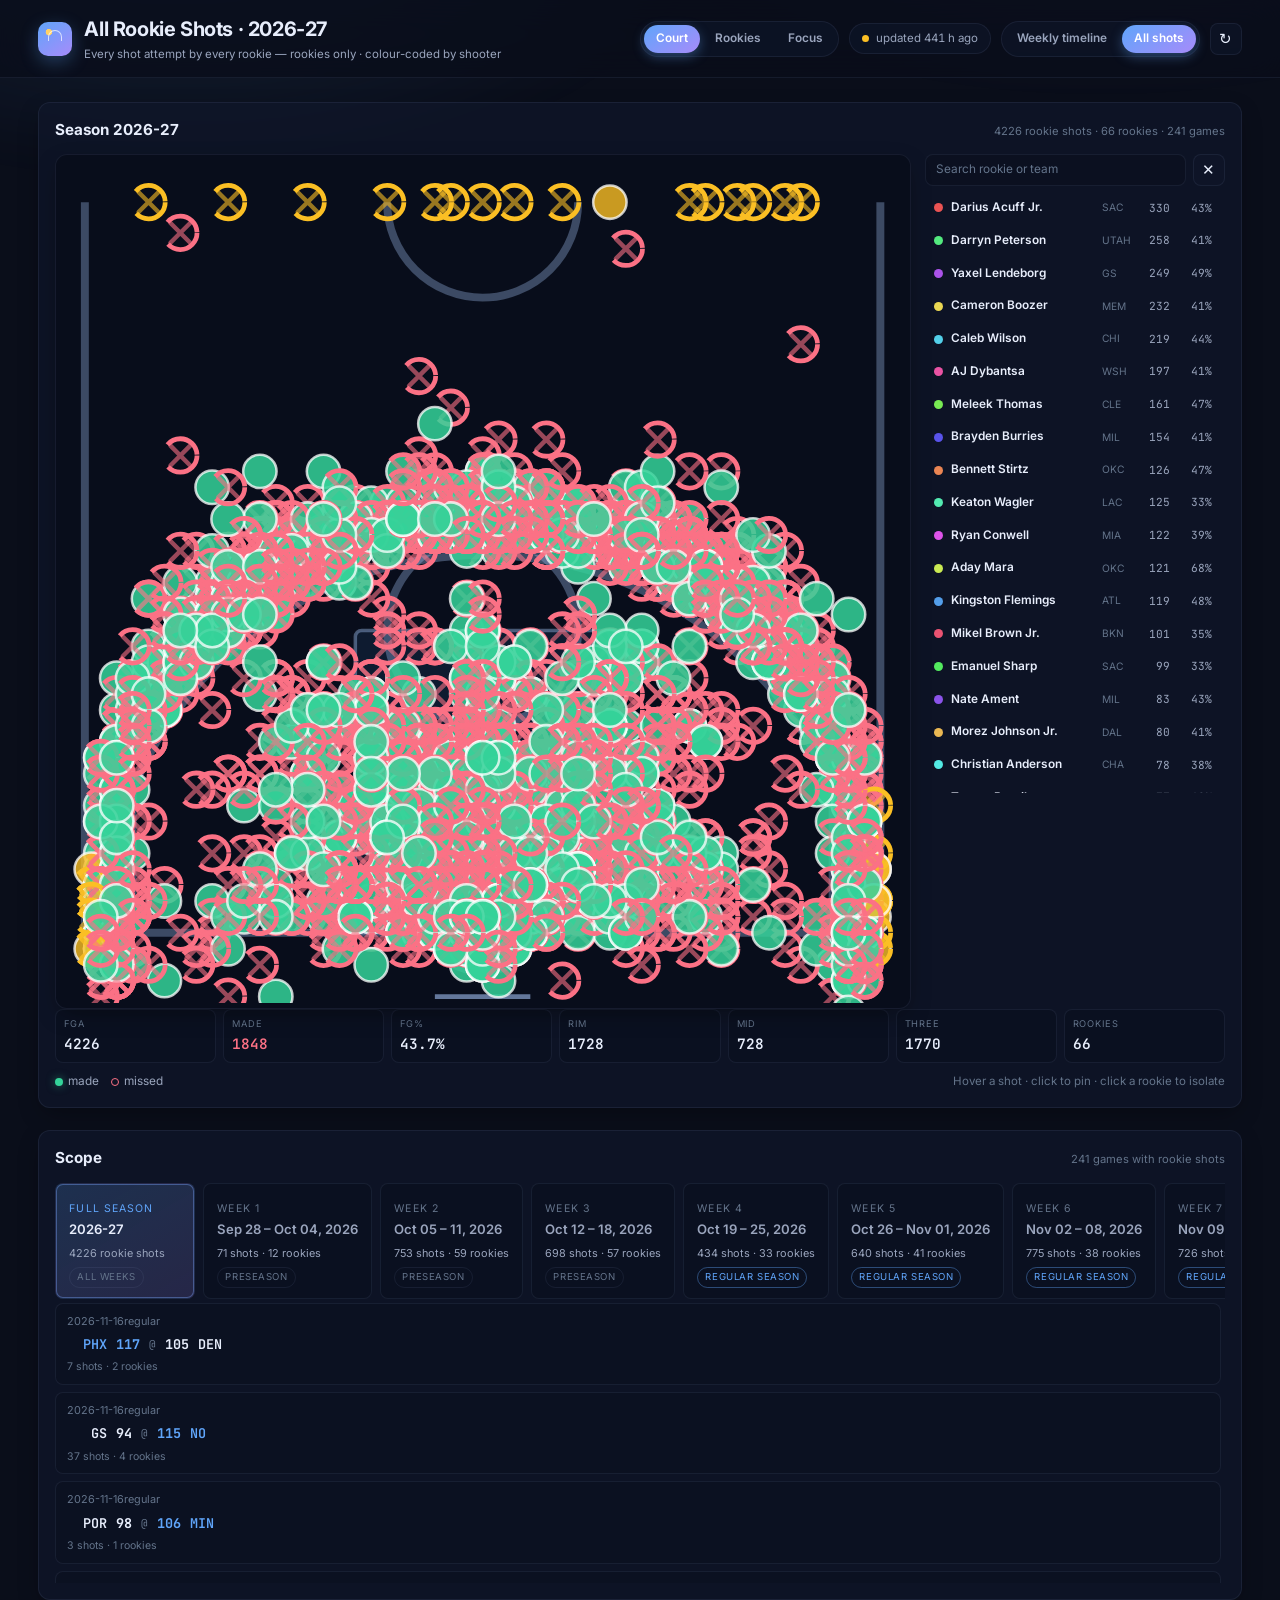
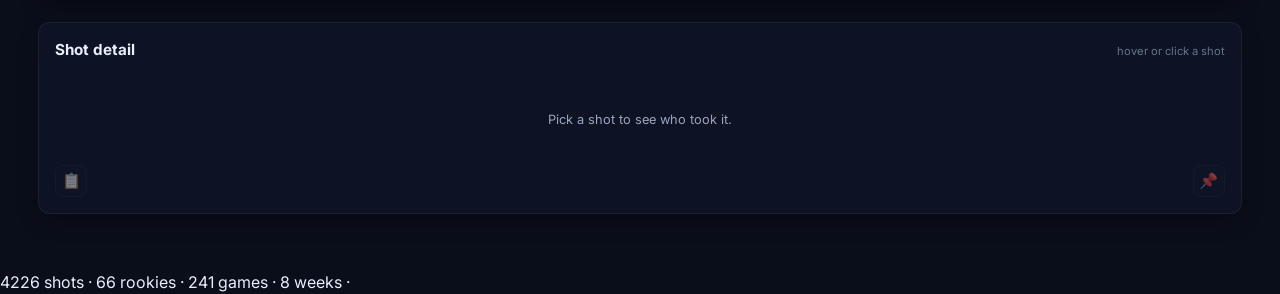
==== commit 663f41e2: "Update: refresh season data with latest games (2026-11-17)" ====
--- a/site/shots.html
+++ b/site/shots.html
@@ -107,7 +107,7 @@
   <footer class="footer">
     <span id="footer-stats">&mdash;</span>
     <span class="footer-sep">&middot;</span>
-    <span>Data: ESPN scoreboard &amp; summary feeds &middot; refreshed automatically</span>
+    <spanESPN scoreboard &amp; summary feeds &middot; refreshed automatically</span>
   </footer>
 
   <div class="tooltip" id="tooltip" role="tooltip" aria-hidden="true"></div>
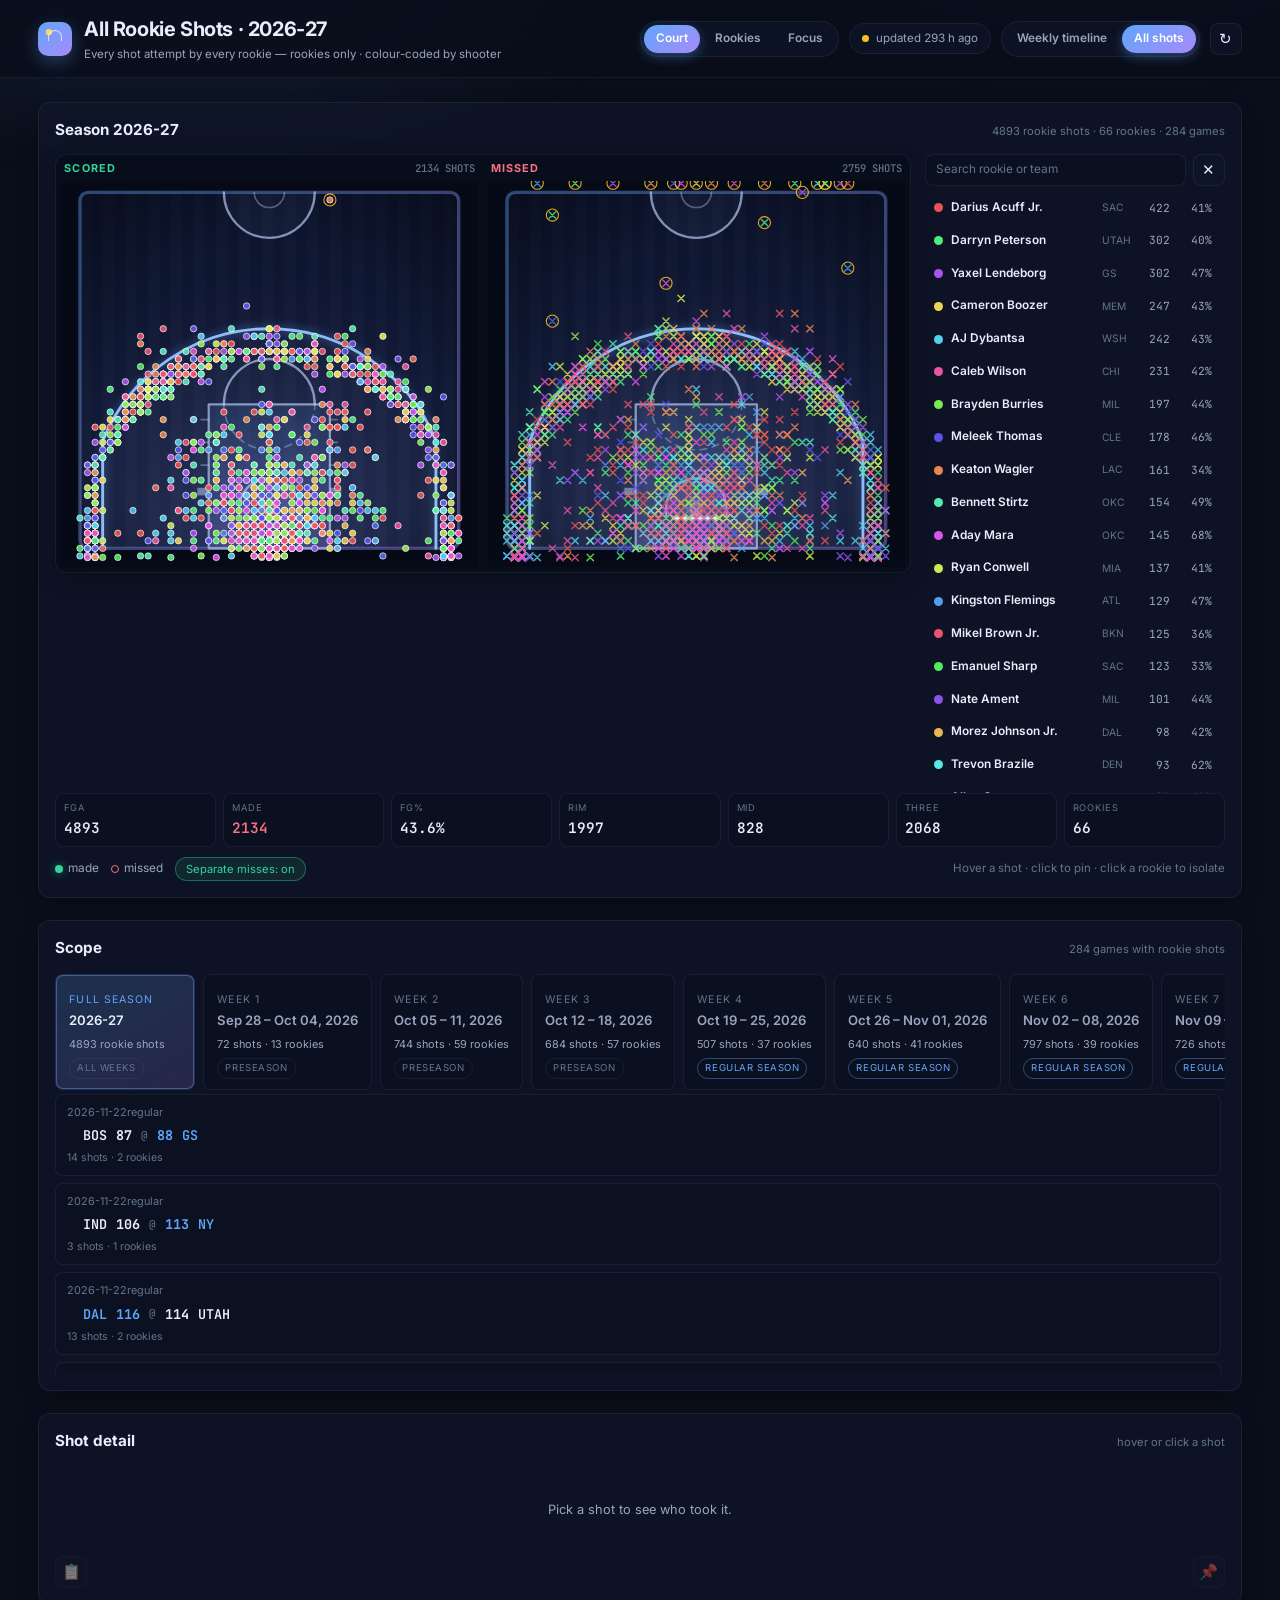
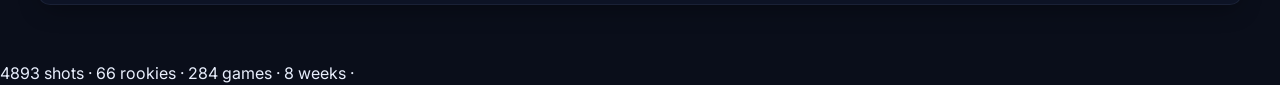
==== commit 290fbf3b: "Update site files and README with latest game data" ====
--- a/site/shots.html
+++ b/site/shots.html
@@ -76,6 +76,7 @@
       <div class="chart-legend">
         <span><i class="dot made"></i>made</span>
         <span><i class="dot missed"></i>missed</span>
+        <button type="button" class="lane-toggle" id="split-misses-btn" aria-pressed="true">Separate misses: on</button>
         <span class="chart-legend-hint">Hover a shot &middot; click to pin &middot; click a rookie to isolate</span>
       </div>
     </section>
@@ -107,7 +108,7 @@
   <footer class="footer">
     <span id="footer-stats">&mdash;</span>
     <span class="footer-sep">&middot;</span>
-    <spanESPN scoreboard &amp; summary feeds &middot; refreshed automatically</span>
+    <span ESPN scoreboard &amp; summary feeds &middot; refreshed automatically</span>
   </footer>
 
   <div class="tooltip" id="tooltip" role="tooltip" aria-hidden="true"></div>
--- a/site/styles.css
+++ b/site/styles.css
@@ -386,30 +386,6 @@
   box-shadow: var(--shadow-sm);
 }
 
-.court { display: block; width: 100%; height: auto; }
-
-.court-lines { fill: none; stroke: rgba(160, 190, 240, 0.34); stroke-width: 0.5; }
-.court-paint { fill: rgba(120, 150, 200, 0.06); }
-.court-board { stroke: rgba(160, 190, 240, 0.4); stroke-width: 0.8; }
-.court-rim { fill: none; stroke: rgba(255, 255, 255, 0.35); stroke-width: 0.5; }
-
-.shot {
-  cursor: pointer;
-  transition: filter 0.12s ease;
-}
-.shot:hover { filter: drop-shadow(0 2px 4px rgba(0,0,0,0.3)); }
-
-.shot-made { fill: var(--c, var(--made)); }
-.shot-missed { fill: none; stroke: var(--c, var(--missed)); stroke-width: 0.42; stroke-dasharray: 2.5 1.5; }
-.shot-cross { stroke: var(--c, var(--missed)); stroke-width: 0.4; opacity: 0.6; }
-
-.player-shots { transition: opacity 0.18s ease; }
-.player-shots.is-dimmed { opacity: 0.14; }
-.player-shots.is-active {
-  filter: drop-shadow(0 0 10px rgba(96, 165, 250, 0.35));
-}
-.player-shots.is-active .shot-made { stroke: #fff; stroke-width: 0.4; }
-.player-shots.is-active .shot-missed { stroke-width: 0.6; }
 
 .chart-legend {
   display: flex;
@@ -423,6 +399,25 @@
 
 .chart-legend span { display: inline-flex; align-items: center; gap: 5px; }
 .chart-legend-hint { color: var(--muted-dim); margin-left: auto; font-size: 0.72rem; }
+
+.lane-toggle {
+  appearance: none;
+  background: rgba(10, 16, 30, 0.6);
+  border: 1px solid var(--line-strong);
+  border-radius: var(--radius-pill);
+  padding: 3px 10px;
+  color: var(--muted);
+  font: inherit;
+  font-size: 0.7rem;
+  cursor: pointer;
+  transition: background var(--transition), border-color var(--transition), color var(--transition);
+}
+.lane-toggle:hover { color: var(--text); border-color: rgba(124, 168, 255, 0.45); }
+.lane-toggle[aria-pressed="true"] {
+  color: var(--made);
+  border-color: rgba(52, 211, 153, 0.4);
+  background: rgba(52, 211, 153, 0.1);
+}
 
 .shotmap-body {
   display: grid;
@@ -548,19 +543,6 @@
 .detail-result.is-made { color: var(--made); border: 1px solid rgba(52, 211, 153, 0.35); background: rgba(52, 211, 153, 0.1); }
 .detail-result.is-missed { color: var(--missed); border: 1px solid rgba(251, 113, 133, 0.35); background: rgba(251, 113, 133, 0.1); }
 .detail-desc { margin: 0; font-size: 0.78rem; color: var(--muted); }
-.court-paint { fill: rgba(77, 163, 255, 0.09); stroke: rgba(160, 190, 240, 0.42); stroke-width: 0.22; }
-.court-board { stroke: rgba(160, 190, 240, 0.6); stroke-width: 0.3; fill: none; }
-.court-rim { fill: none; stroke: #ff7b54; stroke-width: 0.28; }
-
-.shot-made { fill: var(--made); fill-opacity: 0.85; stroke: rgba(255, 255, 255, 0.75); stroke-width: 0.16; }
-.shot-missed { fill: none; stroke: var(--missed); stroke-width: 0.3; }
-.shot-cross { stroke: var(--missed); stroke-width: 0.28; stroke-linecap: round; }
-.shot { cursor: crosshair; }
-.shot:hover .shot-made, .shot:hover .shot-missed { stroke: #fff; stroke-width: 0.4; }
-
-.shot-far .shot-made { fill: var(--gold); fill-opacity: 0.8; }
-.shot-far .shot-missed { stroke: var(--gold); }
-.shot-far .shot-cross { stroke: var(--gold); }
 
 .chart-empty {
   display: flex;
@@ -739,3 +721,4 @@
     transition-duration: 0.01ms !important;
   }
 }
+
